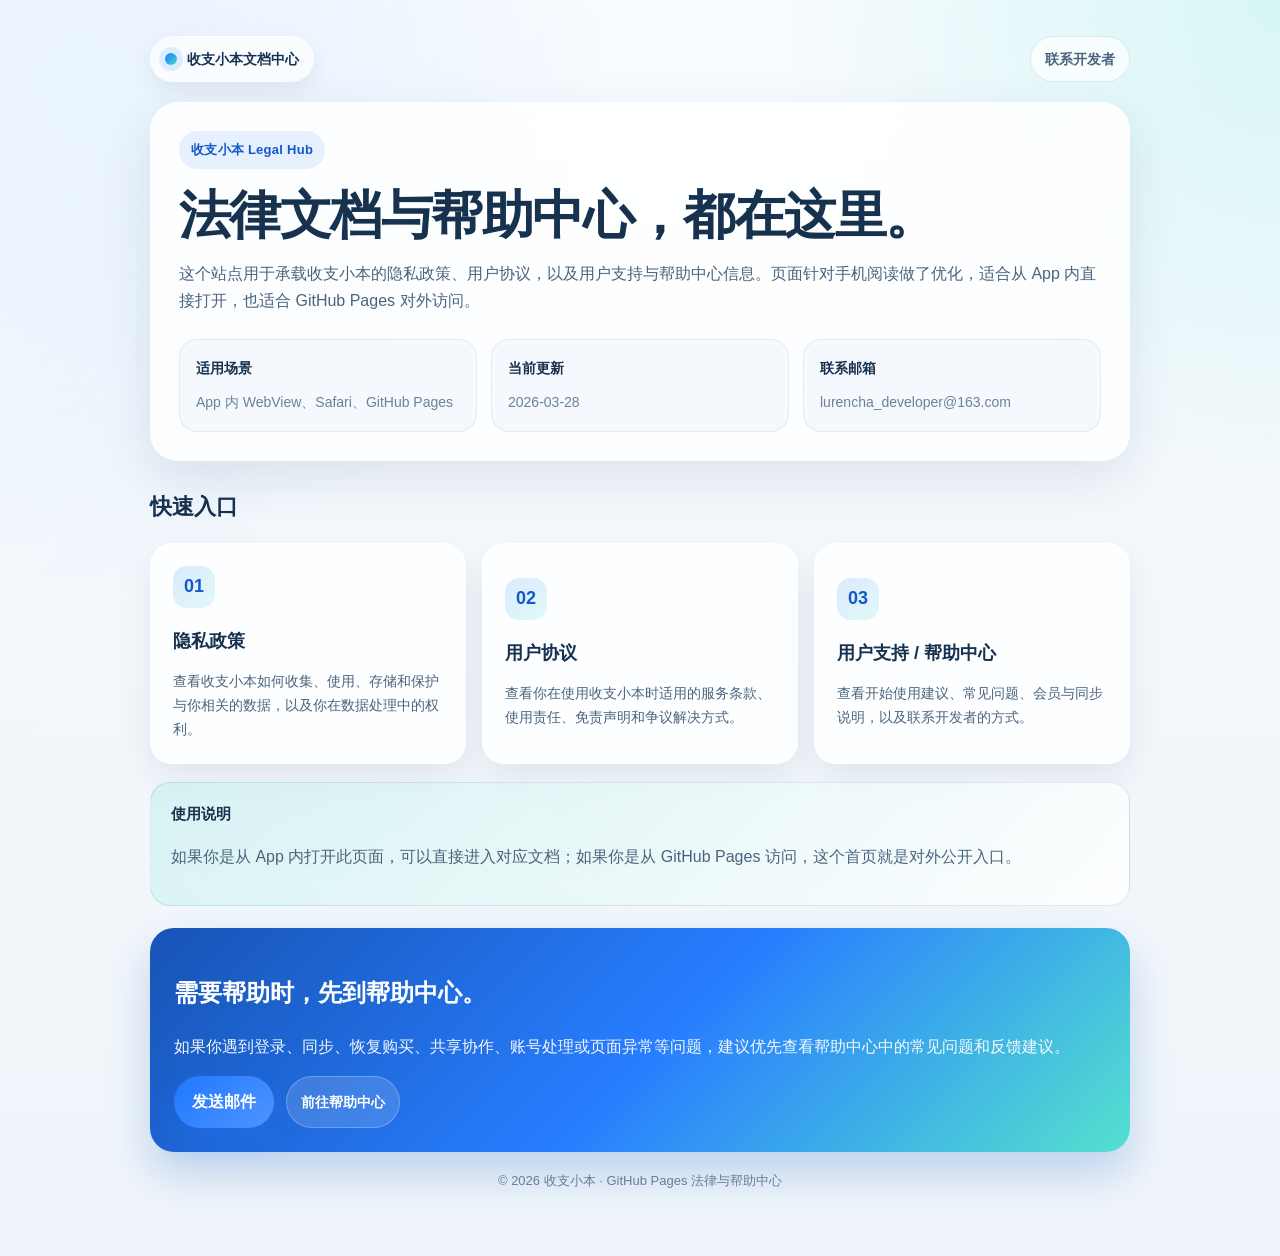
==== index.html @ a3492c06 "Add files via upload" ====
<!DOCTYPE html>
<html lang="zh-CN">
<head>
    <meta charset="UTF-8">
    <meta name="viewport" content="width=device-width, initial-scale=1.0">
    <title>收支小本 | 法律文档与帮助中心</title>
    <meta name="description" content="收支小本隐私政策、用户协议、用户支持与帮助中心入口。适用于 App 内打开与 GitHub Pages 外部访问。">
    <link rel="stylesheet" href="styles.css">
</head>
<body>
    <main class="site-shell">
        <div class="topbar">
            <a class="brand-mark" href="index.html"><span class="brand-dot"></span><span>收支小本文档中心</span></a>
            <a class="chip-link" href="mailto:lurencha_developer@163.com">联系开发者</a>
        </div>

        <section class="hero">
            <span class="hero-kicker">收支小本 Legal Hub</span>
            <h1>法律文档与帮助中心，都在这里。</h1>
            <p>这个站点用于承载收支小本的隐私政策、用户协议，以及用户支持与帮助中心信息。页面针对手机阅读做了优化，适合从 App 内直接打开，也适合 GitHub Pages 对外访问。</p>

            <div class="meta-grid">
                <div class="meta-item">
                    <strong>适用场景</strong>
                    <span>App 内 WebView、Safari、GitHub Pages</span>
                </div>
                <div class="meta-item">
                    <strong>当前更新</strong>
                    <span>2026-03-28</span>
                </div>
                <div class="meta-item">
                    <strong>联系邮箱</strong>
                    <span>lurencha_developer@163.com</span>
                </div>
            </div>
        </section>

        <h2 class="section-heading">快速入口</h2>
        <section class="card-grid" aria-label="法律与支持入口">
            <a class="card-link" href="privacy-policy.html">
                <span class="eyebrow">01</span>
                <strong>隐私政策</strong>
                <p>查看收支小本如何收集、使用、存储和保护与你相关的数据，以及你在数据处理中的权利。</p>
            </a>
            <a class="card-link" href="user-agreement.html">
                <span class="eyebrow">02</span>
                <strong>用户协议</strong>
                <p>查看你在使用收支小本时适用的服务条款、使用责任、免责声明和争议解决方式。</p>
            </a>
            <a class="card-link" href="support.html">
                <span class="eyebrow">03</span>
                <strong>用户支持 / 帮助中心</strong>
                <p>查看开始使用建议、常见问题、会员与同步说明，以及联系开发者的方式。</p>
            </a>
        </section>

        <section class="notice info">
            <strong>使用说明</strong>
            <p>如果你是从 App 内打开此页面，可以直接进入对应文档；如果你是从 GitHub Pages 访问，这个首页就是对外公开入口。</p>
        </section>

        <section class="footer-card">
            <h2>需要帮助时，先到帮助中心。</h2>
            <p>如果你遇到登录、同步、恢复购买、共享协作、账号处理或页面异常等问题，建议优先查看帮助中心中的常见问题和反馈建议。</p>
            <div class="link-row">
                <a class="email-link" href="mailto:lurencha_developer@163.com">发送邮件</a>
                <a class="chip-link" href="support.html">前往帮助中心</a>
            </div>
        </section>

        <div class="page-footer">© 2026 收支小本 · GitHub Pages 法律与帮助中心</div>
    </main>
</body>
</html>
---- styles.css ----
:root {
  --bg: #f3f7fb;
  --bg-accent: radial-gradient(circle at top left, rgba(86, 168, 255, 0.22), transparent 34%), radial-gradient(circle at top right, rgba(67, 222, 201, 0.18), transparent 28%), linear-gradient(180deg, #f8fbff 0%, #eef4f9 100%);
  --surface: rgba(255, 255, 255, 0.84);
  --surface-strong: #ffffff;
  --surface-muted: #f4f8fc;
  --border: rgba(32, 73, 126, 0.12);
  --text: #16324f;
  --text-secondary: #4b647d;
  --text-tertiary: #6c8299;
  --brand: #1f78ff;
  --brand-deep: #1459c8;
  --brand-soft: rgba(31, 120, 255, 0.1);
  --mint-soft: rgba(67, 222, 201, 0.14);
  --warning-soft: rgba(255, 183, 77, 0.16);
  --shadow: 0 18px 50px rgba(22, 50, 79, 0.1);
  --radius-xl: 28px;
  --radius-lg: 20px;
  --radius-md: 14px;
  --max-width: 980px;
  --font-sans: -apple-system, BlinkMacSystemFont, "SF Pro Display", "Segoe UI", "PingFang SC", "Hiragino Sans GB", "Microsoft YaHei", sans-serif;
}

* {
  box-sizing: border-box;
}

html {
  scroll-behavior: smooth;
}

body {
  margin: 0;
  min-height: 100vh;
  font-family: var(--font-sans);
  color: var(--text);
  background: var(--bg-accent);
  line-height: 1.72;
}

body::before {
  content: "";
  position: fixed;
  inset: 0;
  pointer-events: none;
  background: linear-gradient(135deg, rgba(255, 255, 255, 0.56), transparent 35%);
}

.site-shell {
  position: relative;
  width: min(calc(100% - 32px), var(--max-width));
  margin: 0 auto;
  padding: 24px 0 56px;
}

.topbar {
  display: flex;
  align-items: center;
  justify-content: space-between;
  gap: 12px;
  padding: 12px 0 20px;
}

.topbar-group {
  display: flex;
  flex-direction: column;
  gap: 14px;
  flex: 1;
}

.brand-mark,
.back-link,
.chip-link,
.primary-link,
.email-link,
.card-link,
.nav-link {
  min-height: 44px;
}

.brand-mark {
  display: inline-flex;
  align-items: center;
  gap: 10px;
  padding: 10px 14px;
  border-radius: 999px;
  background: rgba(255, 255, 255, 0.65);
  border: 1px solid rgba(255, 255, 255, 0.58);
  box-shadow: 0 8px 24px rgba(22, 50, 79, 0.08);
  backdrop-filter: blur(16px);
  text-decoration: none;
  color: var(--text);
  font-size: 14px;
  font-weight: 700;
}

.brand-dot {
  width: 12px;
  height: 12px;
  border-radius: 999px;
  background: linear-gradient(135deg, #1f78ff 0%, #43dec9 100%);
  box-shadow: 0 0 0 6px rgba(31, 120, 255, 0.12);
}

.back-link,
.chip-link,
.primary-link,
.email-link,
.secondary-link,
.card-link,
.nav-link {
  display: inline-flex;
  align-items: center;
  justify-content: center;
  gap: 8px;
  text-decoration: none;
  transition: transform 180ms ease, box-shadow 180ms ease, background 180ms ease, border-color 180ms ease;
}

.back-link,
.chip-link,
.secondary-link,
.nav-link {
  color: var(--text-secondary);
  border: 1px solid var(--border);
  background: rgba(255, 255, 255, 0.72);
}

.back-link,
.chip-link {
  border-radius: 999px;
  padding: 10px 14px;
  font-size: 14px;
  font-weight: 600;
}

.page-nav {
  display: flex;
  flex-wrap: wrap;
  gap: 10px;
}

.nav-link {
  border-radius: 999px;
  padding: 10px 14px;
  font-size: 14px;
  font-weight: 700;
}

.nav-link.is-active {
  color: #fff;
  border-color: transparent;
  background: linear-gradient(135deg, var(--brand) 0%, #4f95ff 100%);
  box-shadow: 0 12px 24px rgba(31, 120, 255, 0.22);
}

.primary-link,
.email-link {
  border-radius: 999px;
  padding: 12px 18px;
  background: linear-gradient(135deg, var(--brand) 0%, #4f95ff 100%);
  color: #fff;
  font-weight: 700;
  box-shadow: 0 14px 28px rgba(31, 120, 255, 0.24);
}

.primary-link:hover,
.email-link:hover,
.card-link:hover,
.chip-link:hover,
.back-link:hover,
.secondary-link:hover {
  transform: translateY(-1px);
}

.hero,
.document-panel,
.card-grid,
.link-cluster,
.notice,
.content-card,
.footer-card {
  backdrop-filter: blur(18px);
}

.hero {
  padding: 28px;
  border-radius: var(--radius-xl);
  background: linear-gradient(180deg, rgba(255, 255, 255, 0.88) 0%, rgba(255, 255, 255, 0.76) 100%);
  border: 1px solid rgba(255, 255, 255, 0.7);
  box-shadow: var(--shadow);
}

.hero-kicker {
  display: inline-flex;
  align-items: center;
  gap: 8px;
  padding: 8px 12px;
  border-radius: 999px;
  background: var(--brand-soft);
  color: var(--brand-deep);
  font-size: 13px;
  font-weight: 700;
  letter-spacing: 0.02em;
}

.hero h1,
.document-header h1 {
  margin: 18px 0 12px;
  font-size: clamp(30px, 5vw, 52px);
  line-height: 1.08;
  letter-spacing: -0.03em;
}

.hero p,
.document-header p,
.document-copy p,
.document-copy li,
.notice p,
.link-cluster p,
.footer-card p,
.meta-grid p {
  color: var(--text-secondary);
  font-size: 16px;
}

.meta-grid {
  display: grid;
  grid-template-columns: repeat(3, minmax(0, 1fr));
  gap: 14px;
  margin-top: 24px;
}

.meta-item {
  padding: 16px;
  border-radius: 18px;
  background: rgba(244, 248, 252, 0.9);
  border: 1px solid rgba(32, 73, 126, 0.08);
}

.meta-item strong {
  display: block;
  margin-bottom: 8px;
  font-size: 14px;
  color: var(--text);
}

.meta-item span {
  color: var(--text-tertiary);
  font-size: 14px;
}

.card-grid {
  display: grid;
  grid-template-columns: repeat(3, minmax(0, 1fr));
  gap: 16px;
  margin-top: 22px;
}

.card-link {
  align-items: flex-start;
  flex-direction: column;
  padding: 22px;
  border-radius: 22px;
  color: var(--text);
  background: rgba(255, 255, 255, 0.82);
  border: 1px solid rgba(255, 255, 255, 0.82);
  box-shadow: 0 16px 34px rgba(22, 50, 79, 0.08);
}

.card-link strong {
  font-size: 18px;
  line-height: 1.3;
}

.card-link p {
  margin: 8px 0 0;
  font-size: 14px;
  color: var(--text-secondary);
}

.card-link .eyebrow {
  display: inline-flex;
  align-items: center;
  justify-content: center;
  width: 42px;
  height: 42px;
  margin-bottom: 14px;
  border-radius: 14px;
  font-size: 18px;
  font-weight: 700;
  background: linear-gradient(135deg, rgba(31, 120, 255, 0.15) 0%, rgba(67, 222, 201, 0.16) 100%);
  color: var(--brand-deep);
}

.section-heading {
  margin: 32px 0 16px;
  font-size: 22px;
  line-height: 1.25;
}

.notice {
  margin-top: 18px;
  padding: 18px 20px;
  border-radius: 20px;
  border: 1px solid var(--border);
  background: rgba(255, 255, 255, 0.72);
}

.notice.warning {
  background: linear-gradient(135deg, var(--warning-soft) 0%, rgba(255, 255, 255, 0.86) 100%);
}

.notice.info {
  background: linear-gradient(135deg, var(--mint-soft) 0%, rgba(255, 255, 255, 0.86) 100%);
}

.notice strong {
  display: block;
  margin-bottom: 8px;
  font-size: 15px;
}

.document-panel {
  padding: 28px;
  border-radius: var(--radius-xl);
  background: linear-gradient(180deg, rgba(255, 255, 255, 0.9) 0%, rgba(255, 255, 255, 0.8) 100%);
  border: 1px solid rgba(255, 255, 255, 0.8);
  box-shadow: var(--shadow);
}

.document-header {
  display: flex;
  flex-direction: column;
  gap: 14px;
  padding-bottom: 20px;
  border-bottom: 1px solid rgba(32, 73, 126, 0.08);
}

.document-meta {
  display: flex;
  flex-wrap: wrap;
  gap: 10px;
}

.document-meta span {
  display: inline-flex;
  align-items: center;
  gap: 6px;
  padding: 8px 12px;
  border-radius: 999px;
  background: rgba(244, 248, 252, 0.92);
  color: var(--text-tertiary);
  font-size: 13px;
  font-weight: 600;
}

.document-copy h2 {
  margin: 34px 0 14px;
  font-size: 24px;
  line-height: 1.25;
}

.document-copy h3 {
  margin: 22px 0 10px;
  font-size: 18px;
  line-height: 1.35;
}

.document-copy p {
  margin: 0 0 14px;
}

.document-copy ul,
.document-copy ol {
  margin: 0 0 18px 1.2em;
  padding: 0;
}

.document-copy li {
  margin-bottom: 10px;
  padding-left: 4px;
}

.document-copy a,
.footer-card a,
.notice a,
.link-cluster a {
  color: var(--brand-deep);
  text-decoration: none;
  font-weight: 700;
}

.link-cluster {
  margin-top: 28px;
  padding: 20px;
  border-radius: 22px;
  background: rgba(244, 248, 252, 0.84);
  border: 1px solid rgba(32, 73, 126, 0.08);
}

.link-row {
  display: flex;
  flex-wrap: wrap;
  gap: 12px;
  margin-top: 14px;
}

.secondary-link {
  border-radius: 16px;
  padding: 12px 14px;
  font-size: 14px;
  font-weight: 700;
}

.footer-card {
  margin-top: 22px;
  padding: 24px;
  border-radius: 24px;
  background: linear-gradient(135deg, rgba(14, 77, 178, 0.96) 0%, rgba(31, 120, 255, 0.96) 52%, rgba(67, 222, 201, 0.9) 100%);
  box-shadow: 0 22px 40px rgba(20, 89, 200, 0.22);
}

.footer-card h2,
.footer-card h3,
.footer-card p,
.footer-card a,
.footer-card li {
  color: #fff;
}

.footer-card p,
.footer-card li {
  opacity: 0.95;
}

.footer-card .chip-link {
  color: #fff;
  border-color: rgba(255, 255, 255, 0.24);
  background: rgba(255, 255, 255, 0.14);
}

.divider-space {
  height: 20px;
}

.page-footer {
  padding: 18px 0 8px;
  color: var(--text-tertiary);
  font-size: 13px;
  text-align: center;
}

@media (max-width: 900px) {
  .card-grid,
  .meta-grid {
    grid-template-columns: 1fr;
  }
}

@media (max-width: 640px) {
  .site-shell {
    width: min(calc(100% - 20px), var(--max-width));
    padding: 16px 0 40px;
  }

  .topbar {
    align-items: stretch;
    padding-bottom: 16px;
  }

  .topbar-group {
    gap: 12px;
  }

  .page-nav {
    gap: 8px;
  }

  .nav-link {
    flex: 1 1 calc(50% - 8px);
    padding-inline: 12px;
  }

  .hero,
  .document-panel,
  .footer-card {
    padding: 20px;
    border-radius: 24px;
  }

  .hero h1,
  .document-header h1 {
    font-size: 32px;
  }

  .document-copy h2 {
    font-size: 22px;
  }

  .card-link,
  .link-cluster,
  .notice,
  .meta-item {
    padding: 18px;
  }
}

@media (prefers-reduced-motion: reduce) {
  html {
    scroll-behavior: auto;
  }

  *, *::before, *::after {
    animation: none !important;
    transition: none !important;
  }
}
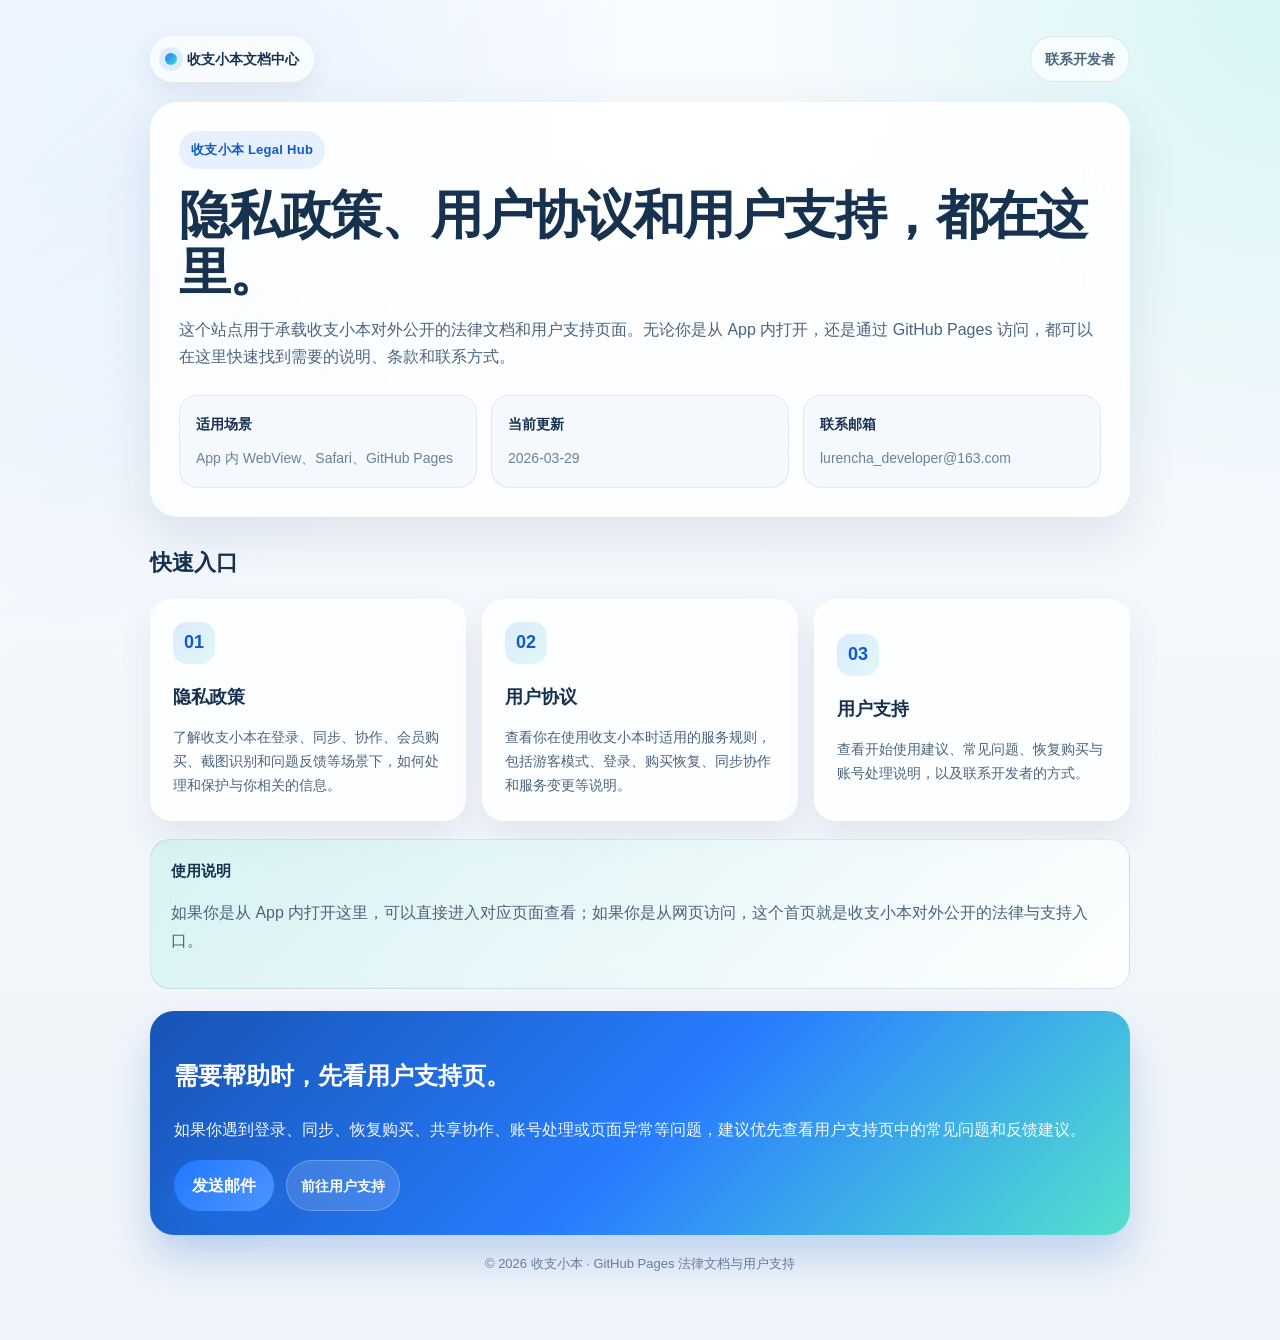
==== commit b4b8d541: "Add files via upload" ====
--- a/index.html
+++ b/index.html
@@ -3,8 +3,8 @@
 <head>
     <meta charset="UTF-8">
     <meta name="viewport" content="width=device-width, initial-scale=1.0">
-    <title>收支小本 | 法律文档与帮助中心</title>
-    <meta name="description" content="收支小本隐私政策、用户协议、用户支持与帮助中心入口。适用于 App 内打开与 GitHub Pages 外部访问。">
+    <title>收支小本 | 法律文档与用户支持</title>
+    <meta name="description" content="收支小本隐私政策、用户协议与用户支持入口。适用于 App 内打开与 GitHub Pages 外部访问。">
     <link rel="stylesheet" href="styles.css">
 </head>
 <body>
@@ -16,8 +16,8 @@
 
         <section class="hero">
             <span class="hero-kicker">收支小本 Legal Hub</span>
-            <h1>法律文档与帮助中心，都在这里。</h1>
-            <p>这个站点用于承载收支小本的隐私政策、用户协议，以及用户支持与帮助中心信息。页面针对手机阅读做了优化，适合从 App 内直接打开，也适合 GitHub Pages 对外访问。</p>
+            <h1>隐私政策、用户协议和用户支持，都在这里。</h1>
+            <p>这个站点用于承载收支小本对外公开的法律文档和用户支持页面。无论你是从 App 内打开，还是通过 GitHub Pages 访问，都可以在这里快速找到需要的说明、条款和联系方式。</p>
 
             <div class="meta-grid">
                 <div class="meta-item">
@@ -26,7 +26,7 @@
                 </div>
                 <div class="meta-item">
                     <strong>当前更新</strong>
-                    <span>2026-03-28</span>
+                    <span>2026-03-29</span>
                 </div>
                 <div class="meta-item">
                     <strong>联系邮箱</strong>
@@ -40,35 +40,35 @@
             <a class="card-link" href="privacy-policy.html">
                 <span class="eyebrow">01</span>
                 <strong>隐私政策</strong>
-                <p>查看收支小本如何收集、使用、存储和保护与你相关的数据，以及你在数据处理中的权利。</p>
+                <p>了解收支小本在登录、同步、协作、会员购买、截图识别和问题反馈等场景下，如何处理和保护与你相关的信息。</p>
             </a>
             <a class="card-link" href="user-agreement.html">
                 <span class="eyebrow">02</span>
                 <strong>用户协议</strong>
-                <p>查看你在使用收支小本时适用的服务条款、使用责任、免责声明和争议解决方式。</p>
+                <p>查看你在使用收支小本时适用的服务规则，包括游客模式、登录、购买恢复、同步协作和服务变更等说明。</p>
             </a>
             <a class="card-link" href="support.html">
                 <span class="eyebrow">03</span>
-                <strong>用户支持 / 帮助中心</strong>
-                <p>查看开始使用建议、常见问题、会员与同步说明，以及联系开发者的方式。</p>
+                <strong>用户支持</strong>
+                <p>查看开始使用建议、常见问题、恢复购买与账号处理说明，以及联系开发者的方式。</p>
             </a>
         </section>
 
         <section class="notice info">
             <strong>使用说明</strong>
-            <p>如果你是从 App 内打开此页面，可以直接进入对应文档；如果你是从 GitHub Pages 访问，这个首页就是对外公开入口。</p>
+            <p>如果你是从 App 内打开这里，可以直接进入对应页面查看；如果你是从网页访问，这个首页就是收支小本对外公开的法律与支持入口。</p>
         </section>
 
         <section class="footer-card">
-            <h2>需要帮助时，先到帮助中心。</h2>
-            <p>如果你遇到登录、同步、恢复购买、共享协作、账号处理或页面异常等问题，建议优先查看帮助中心中的常见问题和反馈建议。</p>
+            <h2>需要帮助时，先看用户支持页。</h2>
+            <p>如果你遇到登录、同步、恢复购买、共享协作、账号处理或页面异常等问题，建议优先查看用户支持页中的常见问题和反馈建议。</p>
             <div class="link-row">
                 <a class="email-link" href="mailto:lurencha_developer@163.com">发送邮件</a>
-                <a class="chip-link" href="support.html">前往帮助中心</a>
+                <a class="chip-link" href="support.html">前往用户支持</a>
             </div>
         </section>
 
-        <div class="page-footer">© 2026 收支小本 · GitHub Pages 法律与帮助中心</div>
+        <div class="page-footer">© 2026 收支小本 · GitHub Pages 法律文档与用户支持</div>
     </main>
 </body>
 </html>
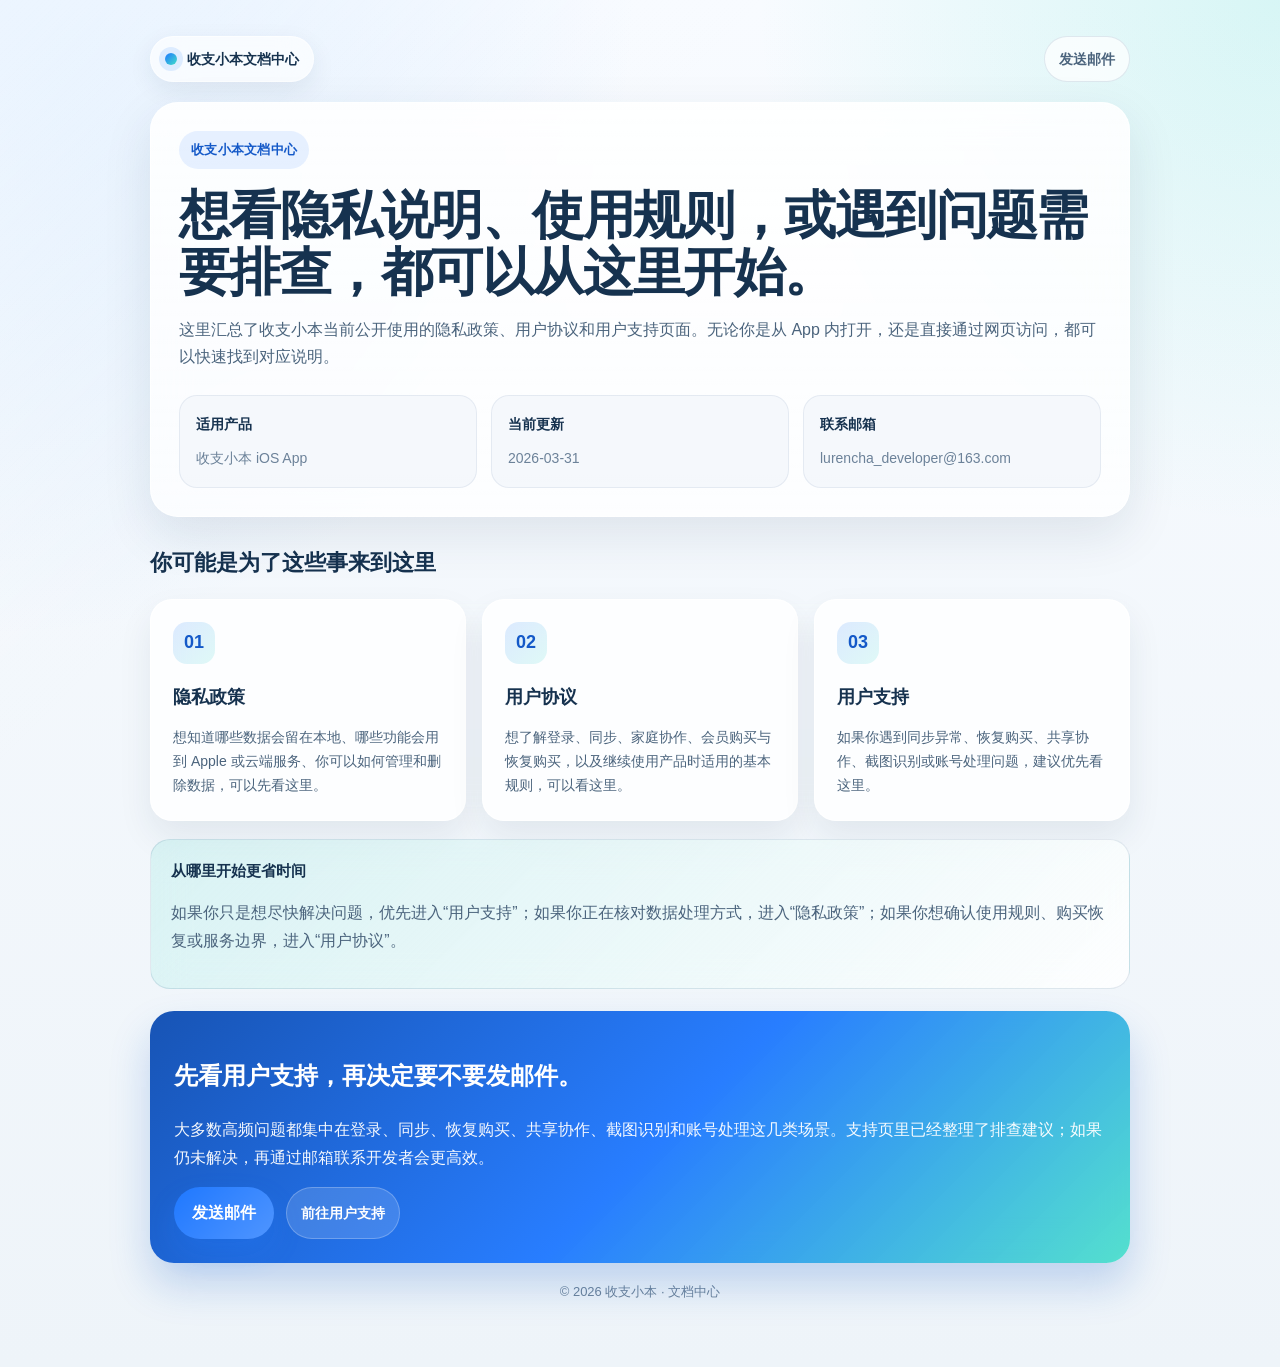
==== commit 1de4e396: "Add files via upload 更新了内容" ====
--- a/index.html
+++ b/index.html
@@ -3,30 +3,30 @@
 <head>
     <meta charset="UTF-8">
     <meta name="viewport" content="width=device-width, initial-scale=1.0">
-    <title>收支小本 | 法律文档与用户支持</title>
-    <meta name="description" content="收支小本隐私政策、用户协议与用户支持入口。适用于 App 内打开与 GitHub Pages 外部访问。">
+    <title>收支小本 | 文档中心</title>
+    <meta name="description" content="收支小本公开文档中心，包含隐私政策、用户协议和用户支持页面，适用于 App 内打开与网页访问。">
     <link rel="stylesheet" href="styles.css">
 </head>
 <body>
     <main class="site-shell">
         <div class="topbar">
             <a class="brand-mark" href="index.html"><span class="brand-dot"></span><span>收支小本文档中心</span></a>
-            <a class="chip-link" href="mailto:lurencha_developer@163.com">联系开发者</a>
+            <a class="chip-link" href="mailto:lurencha_developer@163.com">发送邮件</a>
         </div>
 
         <section class="hero">
-            <span class="hero-kicker">收支小本 Legal Hub</span>
-            <h1>隐私政策、用户协议和用户支持，都在这里。</h1>
-            <p>这个站点用于承载收支小本对外公开的法律文档和用户支持页面。无论你是从 App 内打开，还是通过 GitHub Pages 访问，都可以在这里快速找到需要的说明、条款和联系方式。</p>
+            <span class="hero-kicker">收支小本文档中心</span>
+            <h1>想看隐私说明、使用规则，或遇到问题需要排查，都可以从这里开始。</h1>
+            <p>这里汇总了收支小本当前公开使用的隐私政策、用户协议和用户支持页面。无论你是从 App 内打开，还是直接通过网页访问，都可以快速找到对应说明。</p>
 
             <div class="meta-grid">
                 <div class="meta-item">
-                    <strong>适用场景</strong>
-                    <span>App 内 WebView、Safari、GitHub Pages</span>
+                    <strong>适用产品</strong>
+                    <span>收支小本 iOS App</span>
                 </div>
                 <div class="meta-item">
                     <strong>当前更新</strong>
-                    <span>2026-03-29</span>
+                    <span>2026-03-31</span>
                 </div>
                 <div class="meta-item">
                     <strong>联系邮箱</strong>
@@ -35,40 +35,40 @@
             </div>
         </section>
 
-        <h2 class="section-heading">快速入口</h2>
+        <h2 class="section-heading">你可能是为了这些事来到这里</h2>
         <section class="card-grid" aria-label="法律与支持入口">
             <a class="card-link" href="privacy-policy.html">
                 <span class="eyebrow">01</span>
                 <strong>隐私政策</strong>
-                <p>了解收支小本在登录、同步、协作、会员购买、截图识别和问题反馈等场景下，如何处理和保护与你相关的信息。</p>
+                <p>想知道哪些数据会留在本地、哪些功能会用到 Apple 或云端服务、你可以如何管理和删除数据，可以先看这里。</p>
             </a>
             <a class="card-link" href="user-agreement.html">
                 <span class="eyebrow">02</span>
                 <strong>用户协议</strong>
-                <p>查看你在使用收支小本时适用的服务规则，包括游客模式、登录、购买恢复、同步协作和服务变更等说明。</p>
+                <p>想了解登录、同步、家庭协作、会员购买与恢复购买，以及继续使用产品时适用的基本规则，可以看这里。</p>
             </a>
             <a class="card-link" href="support.html">
                 <span class="eyebrow">03</span>
                 <strong>用户支持</strong>
-                <p>查看开始使用建议、常见问题、恢复购买与账号处理说明，以及联系开发者的方式。</p>
+                <p>如果你遇到同步异常、恢复购买、共享协作、截图识别或账号处理问题，建议优先看这里。</p>
             </a>
         </section>
 
         <section class="notice info">
-            <strong>使用说明</strong>
-            <p>如果你是从 App 内打开这里，可以直接进入对应页面查看；如果你是从网页访问，这个首页就是收支小本对外公开的法律与支持入口。</p>
+            <strong>从哪里开始更省时间</strong>
+            <p>如果你只是想尽快解决问题，优先进入“用户支持”；如果你正在核对数据处理方式，进入“隐私政策”；如果你想确认使用规则、购买恢复或服务边界，进入“用户协议”。</p>
         </section>
 
         <section class="footer-card">
-            <h2>需要帮助时，先看用户支持页。</h2>
-            <p>如果你遇到登录、同步、恢复购买、共享协作、账号处理或页面异常等问题，建议优先查看用户支持页中的常见问题和反馈建议。</p>
+            <h2>先看用户支持，再决定要不要发邮件。</h2>
+            <p>大多数高频问题都集中在登录、同步、恢复购买、共享协作、截图识别和账号处理这几类场景。支持页里已经整理了排查建议；如果仍未解决，再通过邮箱联系开发者会更高效。</p>
             <div class="link-row">
                 <a class="email-link" href="mailto:lurencha_developer@163.com">发送邮件</a>
                 <a class="chip-link" href="support.html">前往用户支持</a>
             </div>
         </section>
 
-        <div class="page-footer">© 2026 收支小本 · GitHub Pages 法律文档与用户支持</div>
+        <div class="page-footer">© 2026 收支小本 · 文档中心</div>
     </main>
 </body>
 </html>
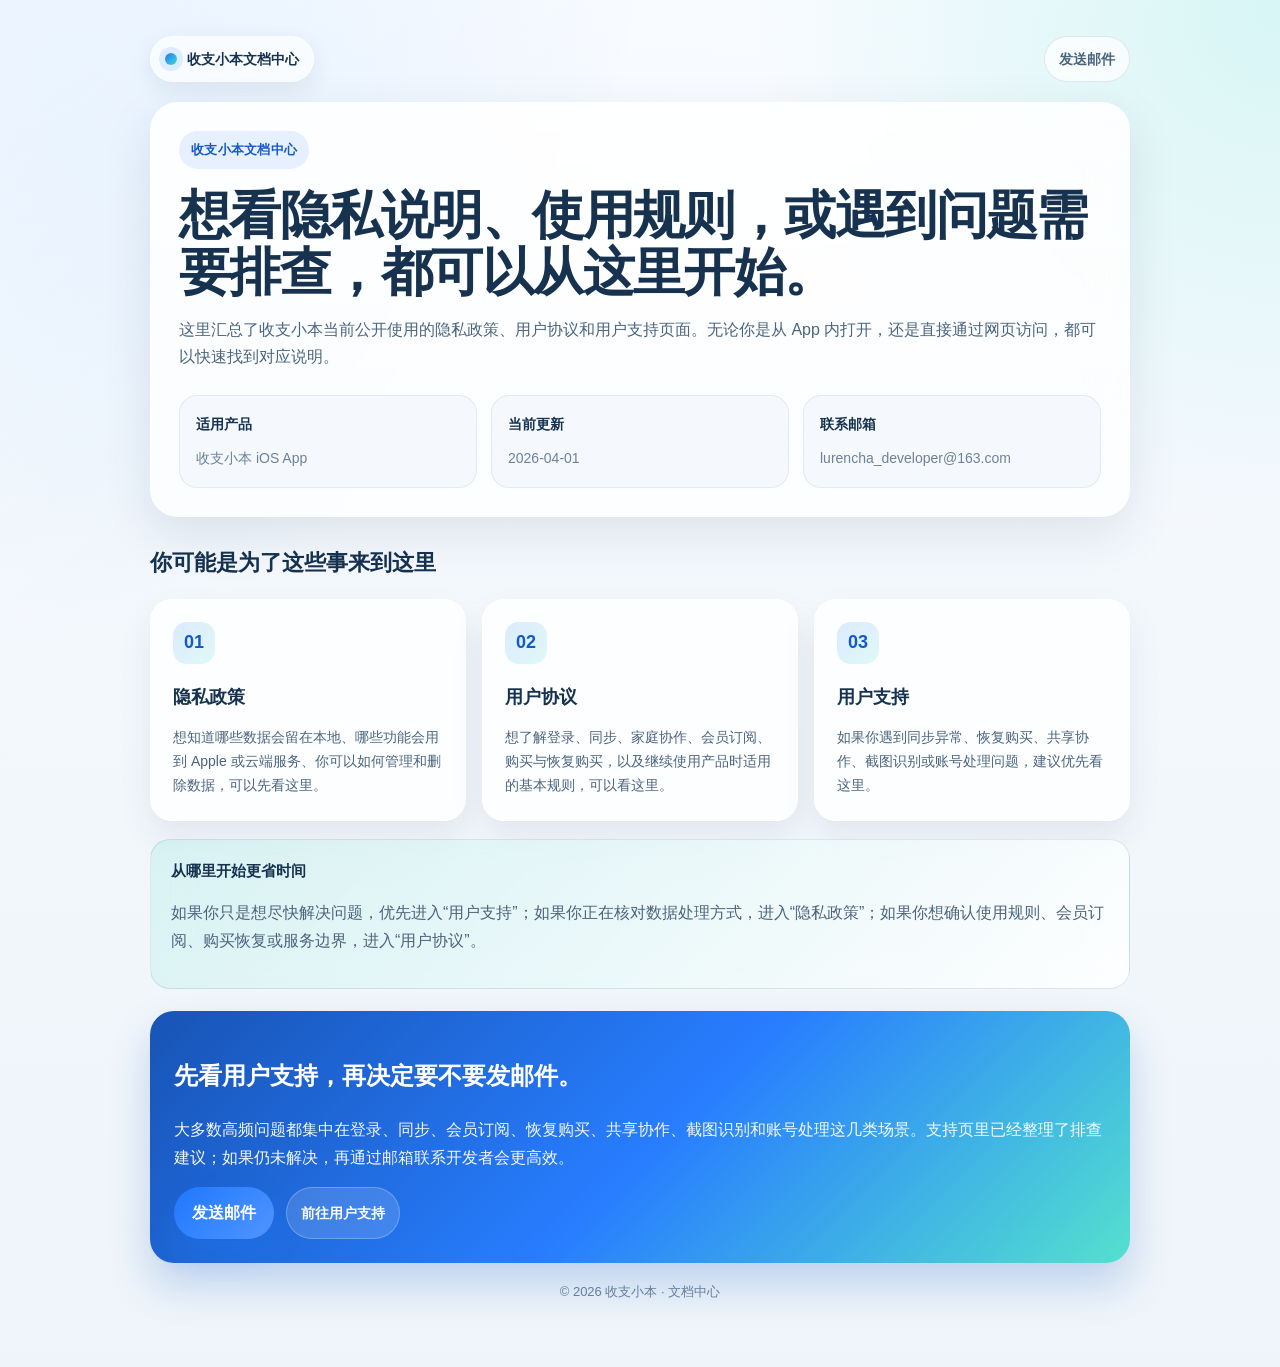
==== commit c7faa108: "Add files via upload 这次主要更新了：  用户协议里补充“月度会员、年度会员属于自动续费订阅” 用户支持里明确“可在 Apple 账户订阅管理中取消或管理订阅” 文档首页把" ====
--- a/index.html
+++ b/index.html
@@ -26,7 +26,7 @@
                 </div>
                 <div class="meta-item">
                     <strong>当前更新</strong>
-                    <span>2026-03-31</span>
+                    <span>2026-04-01</span>
                 </div>
                 <div class="meta-item">
                     <strong>联系邮箱</strong>
@@ -45,7 +45,7 @@
             <a class="card-link" href="user-agreement.html">
                 <span class="eyebrow">02</span>
                 <strong>用户协议</strong>
-                <p>想了解登录、同步、家庭协作、会员购买与恢复购买，以及继续使用产品时适用的基本规则，可以看这里。</p>
+                <p>想了解登录、同步、家庭协作、会员订阅、购买与恢复购买，以及继续使用产品时适用的基本规则，可以看这里。</p>
             </a>
             <a class="card-link" href="support.html">
                 <span class="eyebrow">03</span>
@@ -56,12 +56,12 @@
 
         <section class="notice info">
             <strong>从哪里开始更省时间</strong>
-            <p>如果你只是想尽快解决问题，优先进入“用户支持”；如果你正在核对数据处理方式，进入“隐私政策”；如果你想确认使用规则、购买恢复或服务边界，进入“用户协议”。</p>
+            <p>如果你只是想尽快解决问题，优先进入“用户支持”；如果你正在核对数据处理方式，进入“隐私政策”；如果你想确认使用规则、会员订阅、购买恢复或服务边界，进入“用户协议”。</p>
         </section>
 
         <section class="footer-card">
             <h2>先看用户支持，再决定要不要发邮件。</h2>
-            <p>大多数高频问题都集中在登录、同步、恢复购买、共享协作、截图识别和账号处理这几类场景。支持页里已经整理了排查建议；如果仍未解决，再通过邮箱联系开发者会更高效。</p>
+            <p>大多数高频问题都集中在登录、同步、会员订阅、恢复购买、共享协作、截图识别和账号处理这几类场景。支持页里已经整理了排查建议；如果仍未解决，再通过邮箱联系开发者会更高效。</p>
             <div class="link-row">
                 <a class="email-link" href="mailto:lurencha_developer@163.com">发送邮件</a>
                 <a class="chip-link" href="support.html">前往用户支持</a>
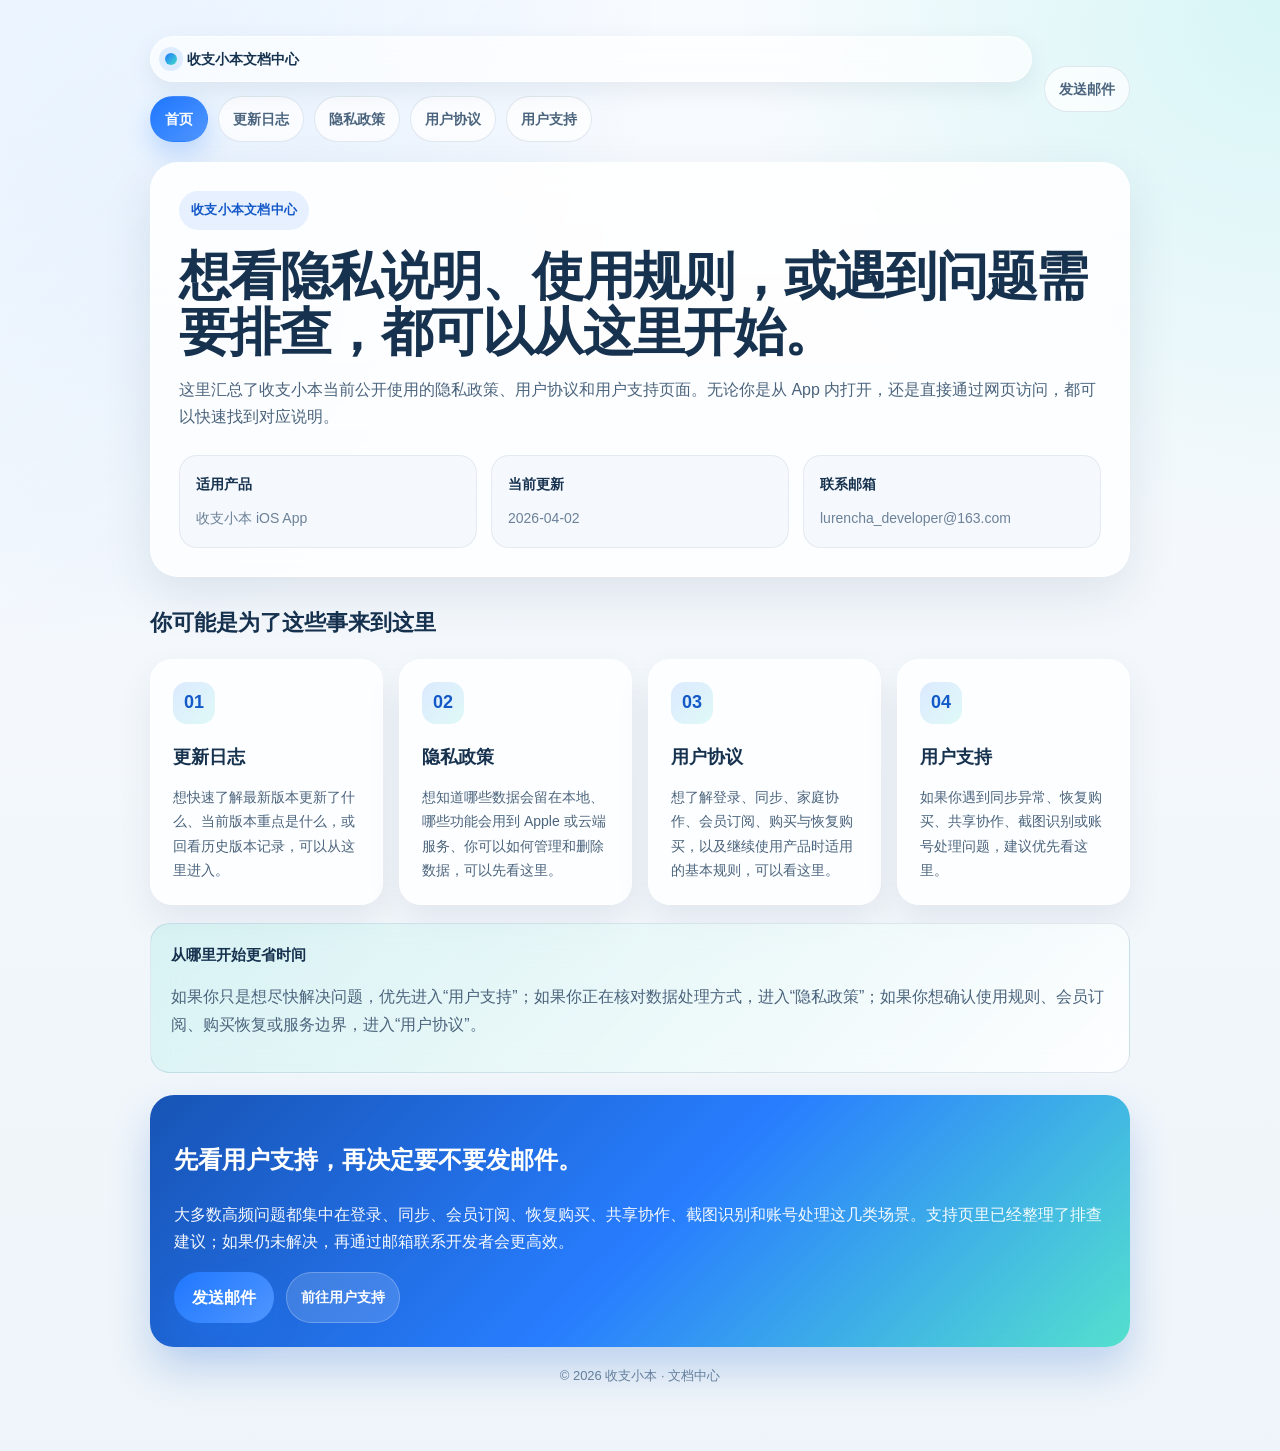
==== commit b2f25f6f: "Add files via upload 增加了对更新日志的支持" ====
--- a/index.html
+++ b/index.html
@@ -4,13 +4,22 @@
     <meta charset="UTF-8">
     <meta name="viewport" content="width=device-width, initial-scale=1.0">
     <title>收支小本 | 文档中心</title>
-    <meta name="description" content="收支小本公开文档中心，包含隐私政策、用户协议和用户支持页面，适用于 App 内打开与网页访问。">
+    <meta name="description" content="收支小本公开文档中心，包含更新日志、隐私政策、用户协议和用户支持页面，适用于 App 内打开与网页访问。">
     <link rel="stylesheet" href="styles.css">
 </head>
 <body>
     <main class="site-shell">
         <div class="topbar">
-            <a class="brand-mark" href="index.html"><span class="brand-dot"></span><span>收支小本文档中心</span></a>
+            <div class="topbar-group">
+                <a class="brand-mark" href="index.html"><span class="brand-dot"></span><span>收支小本文档中心</span></a>
+                <nav class="page-nav" aria-label="页面导航">
+                    <a class="nav-link is-active" href="index.html" aria-current="page">首页</a>
+                    <a class="nav-link" href="changelog.html">更新日志</a>
+                    <a class="nav-link" href="privacy-policy.html">隐私政策</a>
+                    <a class="nav-link" href="user-agreement.html">用户协议</a>
+                    <a class="nav-link" href="support.html">用户支持</a>
+                </nav>
+            </div>
             <a class="chip-link" href="mailto:lurencha_developer@163.com">发送邮件</a>
         </div>
 
@@ -26,7 +35,7 @@
                 </div>
                 <div class="meta-item">
                     <strong>当前更新</strong>
-                    <span>2026-04-01</span>
+                    <span>2026-04-02</span>
                 </div>
                 <div class="meta-item">
                     <strong>联系邮箱</strong>
@@ -37,18 +46,23 @@
 
         <h2 class="section-heading">你可能是为了这些事来到这里</h2>
         <section class="card-grid" aria-label="法律与支持入口">
+            <a class="card-link" href="changelog.html">
+                <span class="eyebrow">01</span>
+                <strong>更新日志</strong>
+                <p>想快速了解最新版本更新了什么、当前版本重点是什么，或回看历史版本记录，可以从这里进入。</p>
+            </a>
             <a class="card-link" href="privacy-policy.html">
-                <span class="eyebrow">01</span>
+                <span class="eyebrow">02</span>
                 <strong>隐私政策</strong>
                 <p>想知道哪些数据会留在本地、哪些功能会用到 Apple 或云端服务、你可以如何管理和删除数据，可以先看这里。</p>
             </a>
             <a class="card-link" href="user-agreement.html">
-                <span class="eyebrow">02</span>
+                <span class="eyebrow">03</span>
                 <strong>用户协议</strong>
                 <p>想了解登录、同步、家庭协作、会员订阅、购买与恢复购买，以及继续使用产品时适用的基本规则，可以看这里。</p>
             </a>
             <a class="card-link" href="support.html">
-                <span class="eyebrow">03</span>
+                <span class="eyebrow">04</span>
                 <strong>用户支持</strong>
                 <p>如果你遇到同步异常、恢复购买、共享协作、截图识别或账号处理问题，建议优先看这里。</p>
             </a>
--- a/styles.css
+++ b/styles.css
@@ -252,7 +252,7 @@
 
 .card-grid {
   display: grid;
-  grid-template-columns: repeat(3, minmax(0, 1fr));
+  grid-template-columns: repeat(auto-fit, minmax(220px, 1fr));
   gap: 16px;
   margin-top: 22px;
 }
@@ -440,6 +440,215 @@
   background: rgba(255, 255, 255, 0.14);
 }
 
+.release-hero {
+  margin-bottom: 8px;
+}
+
+.release-highlight-grid {
+  display: grid;
+  grid-template-columns: repeat(2, minmax(0, 1fr));
+  gap: 14px;
+  margin-top: 24px;
+}
+
+.release-highlight-card,
+.release-card {
+  border-radius: 24px;
+  background: rgba(255, 255, 255, 0.82);
+  border: 1px solid rgba(255, 255, 255, 0.82);
+  box-shadow: 0 16px 34px rgba(22, 50, 79, 0.08);
+}
+
+.release-highlight-card {
+  padding: 20px;
+}
+
+.release-pill,
+.release-badge,
+.release-date,
+.release-details summary {
+  font-weight: 700;
+}
+
+.release-pill {
+  display: inline-flex;
+  align-items: center;
+  justify-content: center;
+  min-width: 42px;
+  height: 34px;
+  padding: 0 12px;
+  border-radius: 999px;
+  background: linear-gradient(135deg, rgba(31, 120, 255, 0.15) 0%, rgba(67, 222, 201, 0.16) 100%);
+  color: var(--brand-deep);
+  font-size: 13px;
+}
+
+.release-highlight-card strong,
+.release-summary-item strong {
+  display: block;
+  color: var(--text);
+}
+
+.release-highlight-card strong {
+  margin-top: 14px;
+  font-size: 18px;
+}
+
+.release-highlight-card p,
+.release-summary-item p,
+.release-card-header p,
+.release-detail-block li {
+  color: var(--text-secondary);
+}
+
+.release-highlight-card p {
+  margin: 8px 0 0;
+  font-size: 14px;
+}
+
+.release-list {
+  display: flex;
+  flex-direction: column;
+  gap: 18px;
+  margin-top: 22px;
+}
+
+.release-card {
+  padding: 24px;
+}
+
+.release-card.is-current {
+  border-color: rgba(31, 120, 255, 0.18);
+  box-shadow: 0 20px 40px rgba(31, 120, 255, 0.12);
+}
+
+.release-card-header {
+  display: flex;
+  align-items: flex-start;
+  justify-content: space-between;
+  gap: 16px;
+}
+
+.release-card-header h2 {
+  margin: 12px 0 6px;
+  font-size: 30px;
+  line-height: 1.1;
+}
+
+.release-card-header p {
+  margin: 0;
+  font-size: 16px;
+}
+
+.release-badge,
+.release-date {
+  display: inline-flex;
+  align-items: center;
+  gap: 6px;
+  padding: 8px 12px;
+  border-radius: 999px;
+  font-size: 13px;
+}
+
+.release-badge {
+  color: var(--brand-deep);
+  background: var(--brand-soft);
+}
+
+.release-badge.muted {
+  color: var(--text-secondary);
+  background: rgba(244, 248, 252, 0.92);
+}
+
+.release-date {
+  color: var(--text-tertiary);
+  background: rgba(244, 248, 252, 0.92);
+  white-space: nowrap;
+}
+
+.release-summary-grid {
+  display: grid;
+  grid-template-columns: repeat(2, minmax(0, 1fr));
+  gap: 14px;
+  margin-top: 22px;
+}
+
+.release-summary-item {
+  padding: 16px 18px;
+  border-radius: 18px;
+  background: rgba(244, 248, 252, 0.9);
+  border: 1px solid rgba(32, 73, 126, 0.08);
+}
+
+.release-summary-item strong {
+  margin-bottom: 8px;
+  font-size: 15px;
+}
+
+.release-summary-item p {
+  margin: 0;
+  font-size: 14px;
+}
+
+.release-details {
+  margin-top: 18px;
+  border-top: 1px solid rgba(32, 73, 126, 0.08);
+  padding-top: 18px;
+}
+
+.release-details summary {
+  display: inline-flex;
+  align-items: center;
+  gap: 8px;
+  cursor: pointer;
+  list-style: none;
+  color: var(--brand-deep);
+  font-size: 15px;
+}
+
+.release-details summary::-webkit-details-marker {
+  display: none;
+}
+
+.release-details summary::after {
+  content: "▾";
+  font-size: 14px;
+  transition: transform 180ms ease;
+}
+
+.release-details[open] summary::after {
+  transform: rotate(180deg);
+}
+
+.release-detail-sections {
+  display: grid;
+  grid-template-columns: repeat(2, minmax(0, 1fr));
+  gap: 16px;
+  margin-top: 18px;
+}
+
+.release-detail-block {
+  padding: 18px;
+  border-radius: 20px;
+  background: rgba(244, 248, 252, 0.84);
+  border: 1px solid rgba(32, 73, 126, 0.08);
+}
+
+.release-detail-block h3 {
+  margin: 0 0 10px;
+  font-size: 17px;
+}
+
+.release-detail-block ul {
+  margin: 0 0 0 1.2em;
+  padding: 0;
+}
+
+.release-detail-block li {
+  margin-bottom: 10px;
+  font-size: 14px;
+}
+
 .divider-space {
   height: 20px;
 }
@@ -453,7 +662,10 @@
 
 @media (max-width: 900px) {
   .card-grid,
-  .meta-grid {
+  .meta-grid,
+  .release-highlight-grid,
+  .release-summary-grid,
+  .release-detail-sections {
     grid-template-columns: 1fr;
   }
 }
@@ -501,8 +713,20 @@
   .card-link,
   .link-cluster,
   .notice,
-  .meta-item {
+  .meta-item,
+  .release-highlight-card,
+  .release-card,
+  .release-summary-item,
+  .release-detail-block {
     padding: 18px;
+  }
+
+  .release-card-header {
+    flex-direction: column;
+  }
+
+  .release-card-header h2 {
+    font-size: 26px;
   }
 }
 
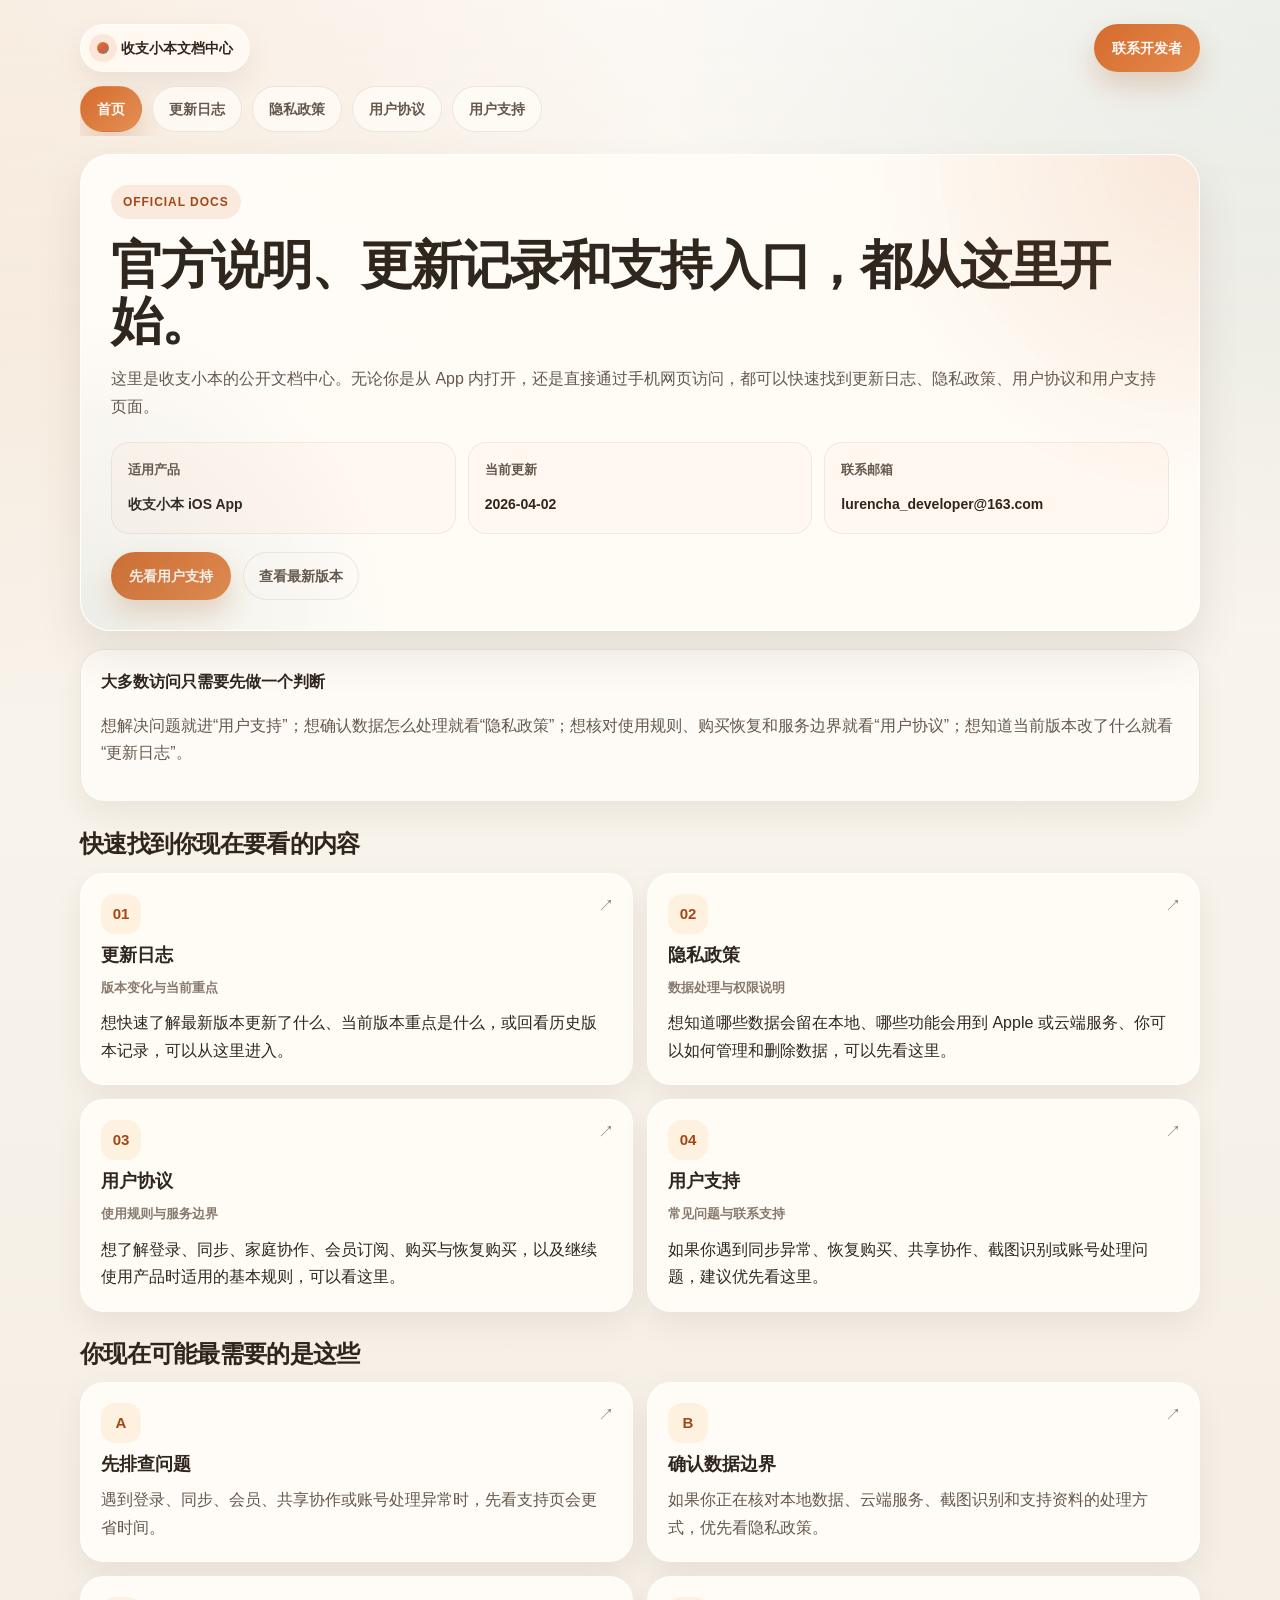
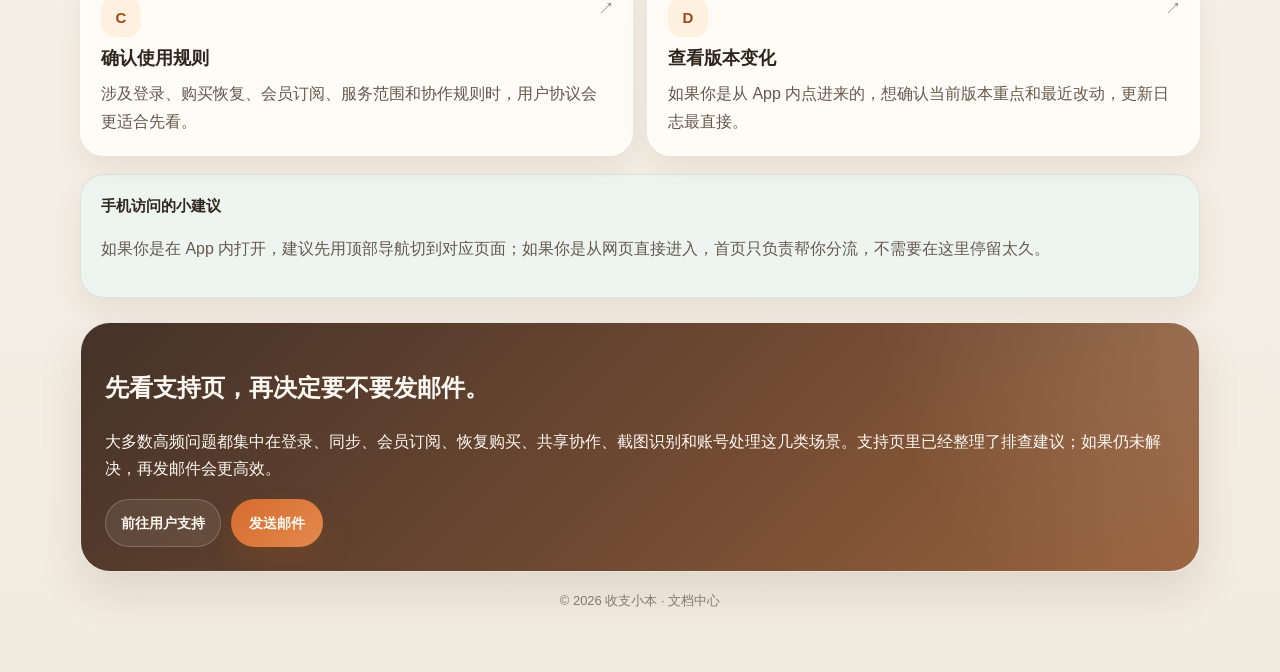
==== commit c0f04ce0: "Add files via upload 更新视觉方案" ====
--- a/index.html
+++ b/index.html
@@ -20,13 +20,15 @@
                     <a class="nav-link" href="support.html">用户支持</a>
                 </nav>
             </div>
-            <a class="chip-link" href="mailto:lurencha_developer@163.com">发送邮件</a>
+            <div class="topbar-actions">
+                <a class="email-link" href="mailto:lurencha_developer@163.com">联系开发者</a>
+            </div>
         </div>
 
         <section class="hero">
-            <span class="hero-kicker">收支小本文档中心</span>
-            <h1>想看隐私说明、使用规则，或遇到问题需要排查，都可以从这里开始。</h1>
-            <p>这里汇总了收支小本当前公开使用的隐私政策、用户协议和用户支持页面。无论你是从 App 内打开，还是直接通过网页访问，都可以快速找到对应说明。</p>
+            <span class="hero-kicker">Official Docs</span>
+            <h1>官方说明、更新记录和支持入口，都从这里开始。</h1>
+            <p>这里是收支小本的公开文档中心。无论你是从 App 内打开，还是直接通过手机网页访问，都可以快速找到更新日志、隐私政策、用户协议和用户支持页面。</p>
 
             <div class="meta-grid">
                 <div class="meta-item">
@@ -42,43 +44,81 @@
                     <span>lurencha_developer@163.com</span>
                 </div>
             </div>
+
+            <div class="hero-actions">
+                <a class="primary-link" href="support.html">先看用户支持</a>
+                <a class="chip-link" href="changelog.html">查看最新版本</a>
+            </div>
         </section>
 
-        <h2 class="section-heading">你可能是为了这些事来到这里</h2>
+        <section class="page-intro">
+            <strong>大多数访问只需要先做一个判断</strong>
+            <p>想解决问题就进“用户支持”；想确认数据怎么处理就看“隐私政策”；想核对使用规则、购买恢复和服务边界就看“用户协议”；想知道当前版本改了什么就看“更新日志”。</p>
+        </section>
+
+        <h2 class="section-heading">快速找到你现在要看的内容</h2>
         <section class="card-grid" aria-label="法律与支持入口">
             <a class="card-link" href="changelog.html">
                 <span class="eyebrow">01</span>
                 <strong>更新日志</strong>
+                <span class="entry-card-meta">版本变化与当前重点</span>
                 <p>想快速了解最新版本更新了什么、当前版本重点是什么，或回看历史版本记录，可以从这里进入。</p>
             </a>
             <a class="card-link" href="privacy-policy.html">
                 <span class="eyebrow">02</span>
                 <strong>隐私政策</strong>
+                <span class="entry-card-meta">数据处理与权限说明</span>
                 <p>想知道哪些数据会留在本地、哪些功能会用到 Apple 或云端服务、你可以如何管理和删除数据，可以先看这里。</p>
             </a>
             <a class="card-link" href="user-agreement.html">
                 <span class="eyebrow">03</span>
                 <strong>用户协议</strong>
+                <span class="entry-card-meta">使用规则与服务边界</span>
                 <p>想了解登录、同步、家庭协作、会员订阅、购买与恢复购买，以及继续使用产品时适用的基本规则，可以看这里。</p>
             </a>
             <a class="card-link" href="support.html">
                 <span class="eyebrow">04</span>
                 <strong>用户支持</strong>
+                <span class="entry-card-meta">常见问题与联系支持</span>
                 <p>如果你遇到同步异常、恢复购买、共享协作、截图识别或账号处理问题，建议优先看这里。</p>
             </a>
         </section>
 
+        <h2 class="section-heading">你现在可能最需要的是这些</h2>
+        <section class="quick-grid" aria-label="快速建议">
+            <a class="entry-card" href="support.html">
+                <span class="eyebrow">A</span>
+                <strong>先排查问题</strong>
+                <p>遇到登录、同步、会员、共享协作或账号处理异常时，先看支持页会更省时间。</p>
+            </a>
+            <a class="entry-card" href="privacy-policy.html">
+                <span class="eyebrow">B</span>
+                <strong>确认数据边界</strong>
+                <p>如果你正在核对本地数据、云端服务、截图识别和支持资料的处理方式，优先看隐私政策。</p>
+            </a>
+            <a class="entry-card" href="user-agreement.html">
+                <span class="eyebrow">C</span>
+                <strong>确认使用规则</strong>
+                <p>涉及登录、购买恢复、会员订阅、服务范围和协作规则时，用户协议会更适合先看。</p>
+            </a>
+            <a class="entry-card" href="changelog.html">
+                <span class="eyebrow">D</span>
+                <strong>查看版本变化</strong>
+                <p>如果你是从 App 内点进来的，想确认当前版本重点和最近改动，更新日志最直接。</p>
+            </a>
+        </section>
+
         <section class="notice info">
-            <strong>从哪里开始更省时间</strong>
-            <p>如果你只是想尽快解决问题，优先进入“用户支持”；如果你正在核对数据处理方式，进入“隐私政策”；如果你想确认使用规则、会员订阅、购买恢复或服务边界，进入“用户协议”。</p>
+            <strong>手机访问的小建议</strong>
+            <p>如果你是在 App 内打开，建议先用顶部导航切到对应页面；如果你是从网页直接进入，首页只负责帮你分流，不需要在这里停留太久。</p>
         </section>
 
         <section class="footer-card">
-            <h2>先看用户支持，再决定要不要发邮件。</h2>
-            <p>大多数高频问题都集中在登录、同步、会员订阅、恢复购买、共享协作、截图识别和账号处理这几类场景。支持页里已经整理了排查建议；如果仍未解决，再通过邮箱联系开发者会更高效。</p>
+            <h2>先看支持页，再决定要不要发邮件。</h2>
+            <p>大多数高频问题都集中在登录、同步、会员订阅、恢复购买、共享协作、截图识别和账号处理这几类场景。支持页里已经整理了排查建议；如果仍未解决，再发邮件会更高效。</p>
             <div class="link-row">
+                <a class="chip-link" href="support.html">前往用户支持</a>
                 <a class="email-link" href="mailto:lurencha_developer@163.com">发送邮件</a>
-                <a class="chip-link" href="support.html">前往用户支持</a>
             </div>
         </section>
 
--- a/styles.css
+++ b/styles.css
@@ -1,24 +1,41 @@
 :root {
-  --bg: #f3f7fb;
-  --bg-accent: radial-gradient(circle at top left, rgba(86, 168, 255, 0.22), transparent 34%), radial-gradient(circle at top right, rgba(67, 222, 201, 0.18), transparent 28%), linear-gradient(180deg, #f8fbff 0%, #eef4f9 100%);
-  --surface: rgba(255, 255, 255, 0.84);
-  --surface-strong: #ffffff;
-  --surface-muted: #f4f8fc;
-  --border: rgba(32, 73, 126, 0.12);
-  --text: #16324f;
-  --text-secondary: #4b647d;
-  --text-tertiary: #6c8299;
-  --brand: #1f78ff;
-  --brand-deep: #1459c8;
-  --brand-soft: rgba(31, 120, 255, 0.1);
-  --mint-soft: rgba(67, 222, 201, 0.14);
-  --warning-soft: rgba(255, 183, 77, 0.16);
-  --shadow: 0 18px 50px rgba(22, 50, 79, 0.1);
-  --radius-xl: 28px;
-  --radius-lg: 20px;
-  --radius-md: 14px;
-  --max-width: 980px;
-  --font-sans: -apple-system, BlinkMacSystemFont, "SF Pro Display", "Segoe UI", "PingFang SC", "Hiragino Sans GB", "Microsoft YaHei", sans-serif;
+  --bg-page: #f6f1e8;
+  --bg-layer: radial-gradient(circle at top left, rgba(228, 167, 110, 0.22), transparent 28%), radial-gradient(circle at top right, rgba(117, 156, 143, 0.18), transparent 24%), linear-gradient(180deg, #fbf7f1 0%, #f2ebe0 100%);
+  --surface-primary: rgba(255, 252, 247, 0.94);
+  --surface-secondary: #f5ede1;
+  --surface-highlight: #fff1df;
+  --surface-info: #eef5f1;
+  --surface-warning: #fff3e0;
+  --border-soft: rgba(74, 63, 53, 0.1);
+  --border-strong: rgba(74, 63, 53, 0.16);
+  --text-primary: #2f261e;
+  --text-secondary: #65584d;
+  --text-tertiary: #897a6f;
+  --brand-primary: #d56b2d;
+  --brand-primary-deep: #a24818;
+  --brand-primary-soft: rgba(213, 107, 45, 0.12);
+  --accent-cyan: #6e8c83;
+  --accent-cyan-soft: rgba(110, 140, 131, 0.14);
+  --warning-soft: rgba(214, 140, 42, 0.16);
+  --shadow-card: 0 12px 28px rgba(85, 65, 44, 0.08);
+  --shadow-hero: 0 22px 44px rgba(85, 65, 44, 0.12);
+  --radius-hero: 30px;
+  --radius-card: 24px;
+  --radius-soft: 18px;
+  --radius-pill: 999px;
+  --space-1: 4px;
+  --space-2: 8px;
+  --space-3: 12px;
+  --space-4: 16px;
+  --space-5: 20px;
+  --space-6: 24px;
+  --space-7: 32px;
+  --space-8: 40px;
+  --duration-fast: 160ms;
+  --duration-medium: 240ms;
+  --max-width: 1120px;
+  --reading-width: 760px;
+  --font-sans: "SF Pro Display", "SF Pro Text", "PingFang SC", "Hiragino Sans GB", "Microsoft YaHei", "Noto Sans SC", sans-serif;
 }
 
 * {
@@ -33,8 +50,8 @@
   margin: 0;
   min-height: 100vh;
   font-family: var(--font-sans);
-  color: var(--text);
-  background: var(--bg-accent);
+  background: var(--bg-layer);
+  color: var(--text-primary);
   line-height: 1.72;
 }
 
@@ -43,53 +60,78 @@
   position: fixed;
   inset: 0;
   pointer-events: none;
-  background: linear-gradient(135deg, rgba(255, 255, 255, 0.56), transparent 35%);
+  background: linear-gradient(180deg, rgba(255, 255, 255, 0.34) 0%, transparent 40%);
+}
+
+a,
+button,
+summary {
+  -webkit-tap-highlight-color: transparent;
 }
 
 .site-shell {
   position: relative;
-  width: min(calc(100% - 32px), var(--max-width));
+  width: min(calc(100% - 28px), var(--max-width));
   margin: 0 auto;
-  padding: 24px 0 56px;
+  padding: 18px 0 56px;
+}
+
+.topbar,
+.topbar-group,
+.topbar-actions,
+.page-nav,
+.hero-actions,
+.meta-grid,
+.card-grid,
+.quick-grid,
+.link-row,
+.release-highlight-grid,
+.release-summary-grid,
+.release-detail-sections {
+  display: flex;
 }
 
 .topbar {
-  display: flex;
-  align-items: center;
-  justify-content: space-between;
-  gap: 12px;
-  padding: 12px 0 20px;
-}
-
-.topbar-group {
-  display: flex;
   flex-direction: column;
   gap: 14px;
-  flex: 1;
+  margin-bottom: 18px;
+}
+
+.topbar-group {
+  flex-direction: column;
+  gap: 14px;
+}
+
+.topbar-actions {
+  gap: 10px;
+  flex-wrap: wrap;
 }
 
 .brand-mark,
+.nav-link,
 .back-link,
 .chip-link,
 .primary-link,
+.secondary-link,
 .email-link,
 .card-link,
-.nav-link {
-  min-height: 44px;
+.entry-card {
+  text-decoration: none;
+  transition: transform var(--duration-fast) ease, box-shadow var(--duration-fast) ease, background var(--duration-fast) ease, border-color var(--duration-fast) ease, color var(--duration-fast) ease;
 }
 
 .brand-mark {
   display: inline-flex;
   align-items: center;
-  gap: 10px;
-  padding: 10px 14px;
-  border-radius: 999px;
-  background: rgba(255, 255, 255, 0.65);
-  border: 1px solid rgba(255, 255, 255, 0.58);
-  box-shadow: 0 8px 24px rgba(22, 50, 79, 0.08);
-  backdrop-filter: blur(16px);
-  text-decoration: none;
-  color: var(--text);
+  gap: 12px;
+  width: fit-content;
+  min-height: 48px;
+  padding: 10px 16px;
+  border-radius: var(--radius-pill);
+  background: rgba(255, 250, 244, 0.92);
+  border: 1px solid rgba(255, 255, 255, 0.82);
+  box-shadow: var(--shadow-card);
+  color: var(--text-primary);
   font-size: 14px;
   font-weight: 700;
 }
@@ -97,119 +139,134 @@
 .brand-dot {
   width: 12px;
   height: 12px;
-  border-radius: 999px;
-  background: linear-gradient(135deg, #1f78ff 0%, #43dec9 100%);
-  box-shadow: 0 0 0 6px rgba(31, 120, 255, 0.12);
+  border-radius: 50%;
+  background: linear-gradient(135deg, #de7c2f 0%, #d45f3e 52%, #6e8c83 100%);
+  box-shadow: 0 0 0 8px rgba(213, 107, 45, 0.12);
+}
+
+.page-nav {
+  gap: 10px;
+  overflow-x: auto;
+  padding-bottom: 4px;
+  scrollbar-width: none;
+}
+
+.page-nav::-webkit-scrollbar {
+  display: none;
+}
+
+.nav-link {
+  flex: 0 0 auto;
+  min-height: 44px;
+  padding: 10px 16px;
+  border-radius: var(--radius-pill);
+  background: rgba(255, 252, 247, 0.78);
+  border: 1px solid var(--border-soft);
+  color: var(--text-secondary);
+  font-size: 14px;
+  font-weight: 700;
+}
+
+.nav-link.is-active {
+  background: linear-gradient(135deg, var(--brand-primary) 0%, #e49055 100%);
+  border-color: transparent;
+  box-shadow: 0 14px 28px rgba(165, 84, 27, 0.22);
+  color: #fffaf4;
 }
 
 .back-link,
 .chip-link,
-.primary-link,
-.email-link,
-.secondary-link,
-.card-link,
-.nav-link {
+.secondary-link {
   display: inline-flex;
   align-items: center;
   justify-content: center;
-  gap: 8px;
-  text-decoration: none;
-  transition: transform 180ms ease, box-shadow 180ms ease, background 180ms ease, border-color 180ms ease;
-}
-
-.back-link,
-.chip-link,
-.secondary-link,
-.nav-link {
+  min-height: 44px;
+  padding: 10px 15px;
+  border-radius: var(--radius-pill);
+  border: 1px solid var(--border-soft);
+  background: rgba(255, 252, 247, 0.78);
   color: var(--text-secondary);
-  border: 1px solid var(--border);
-  background: rgba(255, 255, 255, 0.72);
-}
-
-.back-link,
-.chip-link {
-  border-radius: 999px;
-  padding: 10px 14px;
-  font-size: 14px;
-  font-weight: 600;
-}
-
-.page-nav {
-  display: flex;
-  flex-wrap: wrap;
-  gap: 10px;
-}
-
-.nav-link {
-  border-radius: 999px;
-  padding: 10px 14px;
   font-size: 14px;
   font-weight: 700;
 }
 
-.nav-link.is-active {
-  color: #fff;
-  border-color: transparent;
-  background: linear-gradient(135deg, var(--brand) 0%, #4f95ff 100%);
-  box-shadow: 0 12px 24px rgba(31, 120, 255, 0.22);
-}
-
 .primary-link,
 .email-link {
-  border-radius: 999px;
+  display: inline-flex;
+  align-items: center;
+  justify-content: center;
+  min-height: 46px;
   padding: 12px 18px;
-  background: linear-gradient(135deg, var(--brand) 0%, #4f95ff 100%);
-  color: #fff;
+  border-radius: var(--radius-pill);
+  background: linear-gradient(135deg, var(--brand-primary) 0%, #e48a4d 100%);
+  color: #fff9f4;
+  font-size: 14px;
   font-weight: 700;
-  box-shadow: 0 14px 28px rgba(31, 120, 255, 0.24);
-}
-
+  box-shadow: 0 14px 28px rgba(165, 84, 27, 0.22);
+}
+
+.brand-mark:hover,
+.nav-link:hover,
+.back-link:hover,
+.chip-link:hover,
 .primary-link:hover,
+.secondary-link:hover,
 .email-link:hover,
 .card-link:hover,
-.chip-link:hover,
-.back-link:hover,
-.secondary-link:hover {
+.entry-card:hover {
   transform: translateY(-1px);
 }
 
 .hero,
 .document-panel,
-.card-grid,
-.link-cluster,
-.notice,
-.content-card,
 .footer-card {
-  backdrop-filter: blur(18px);
+  position: relative;
+  overflow: hidden;
+  border-radius: var(--radius-hero);
+  background: var(--surface-primary);
+  border: 1px solid rgba(255, 255, 255, 0.85);
+  box-shadow: var(--shadow-hero);
+}
+
+.hero::before,
+.document-panel::before,
+.footer-card::before {
+  content: "";
+  position: absolute;
+  inset: 0;
+  pointer-events: none;
+}
+
+.hero::before {
+  background: radial-gradient(circle at top right, rgba(213, 107, 45, 0.14), transparent 28%), radial-gradient(circle at bottom left, rgba(110, 140, 131, 0.12), transparent 26%);
 }
 
 .hero {
-  padding: 28px;
-  border-radius: var(--radius-xl);
-  background: linear-gradient(180deg, rgba(255, 255, 255, 0.88) 0%, rgba(255, 255, 255, 0.76) 100%);
-  border: 1px solid rgba(255, 255, 255, 0.7);
-  box-shadow: var(--shadow);
+  padding: 24px;
 }
 
 .hero-kicker {
   display: inline-flex;
   align-items: center;
   gap: 8px;
-  padding: 8px 12px;
-  border-radius: 999px;
-  background: var(--brand-soft);
-  color: var(--brand-deep);
-  font-size: 13px;
-  font-weight: 700;
-  letter-spacing: 0.02em;
+  min-height: 34px;
+  width: fit-content;
+  padding: 0 12px;
+  border-radius: var(--radius-pill);
+  background: var(--brand-primary-soft);
+  color: var(--brand-primary-deep);
+  font-size: 12px;
+  font-weight: 800;
+  letter-spacing: 0.08em;
+  text-transform: uppercase;
 }
 
 .hero h1,
 .document-header h1 {
   margin: 18px 0 12px;
-  font-size: clamp(30px, 5vw, 52px);
+  font-size: clamp(30px, 7vw, 52px);
   line-height: 1.08;
-  letter-spacing: -0.03em;
+  letter-spacing: -0.04em;
 }
 
 .hero p,
@@ -217,102 +274,158 @@
 .document-copy p,
 .document-copy li,
 .notice p,
-.link-cluster p,
+.page-intro p,
+.entry-card p,
+.release-highlight-card p,
+.release-summary-item p,
+.release-card-header p,
+.release-detail-block li,
 .footer-card p,
-.meta-grid p {
+.link-cluster p {
   color: var(--text-secondary);
   font-size: 16px;
 }
 
+.hero-actions,
+.meta-grid,
+.card-grid,
+.quick-grid,
+.link-row {
+  flex-wrap: wrap;
+}
+
+.hero-actions {
+  gap: 12px;
+  margin-top: 18px;
+}
+
 .meta-grid {
-  display: grid;
-  grid-template-columns: repeat(3, minmax(0, 1fr));
-  gap: 14px;
-  margin-top: 24px;
+  gap: 12px;
+  margin-top: 22px;
 }
 
 .meta-item {
+  flex: 1 1 180px;
+  min-width: 0;
   padding: 16px;
-  border-radius: 18px;
-  background: rgba(244, 248, 252, 0.9);
-  border: 1px solid rgba(32, 73, 126, 0.08);
+  border-radius: var(--radius-soft);
+  background: rgba(255, 248, 240, 0.88);
+  border: 1px solid rgba(74, 63, 53, 0.08);
 }
 
 .meta-item strong {
   display: block;
   margin-bottom: 8px;
+  font-size: 13px;
+  color: var(--text-secondary);
+}
+
+.meta-item span {
+  color: var(--text-primary);
   font-size: 14px;
-  color: var(--text);
-}
-
-.meta-item span {
+  font-weight: 700;
+}
+
+.section-heading {
+  margin: 28px 0 14px;
+  font-size: 24px;
+  line-height: 1.2;
+  letter-spacing: -0.03em;
+}
+
+.page-intro {
+  margin-top: 18px;
+  padding: 18px 20px;
+  border-radius: var(--radius-card);
+  background: rgba(255, 252, 247, 0.82);
+  border: 1px solid var(--border-soft);
+  box-shadow: var(--shadow-card);
+}
+
+.page-intro strong {
+  display: block;
+  margin-bottom: 8px;
+  font-size: 16px;
+}
+
+.card-grid,
+.quick-grid {
+  flex-direction: column;
+  gap: 14px;
+}
+
+.card-link,
+.entry-card {
+  position: relative;
+  display: flex;
+  flex-direction: column;
+  gap: 10px;
+  padding: 20px;
+  border-radius: var(--radius-card);
+  background: var(--surface-primary);
+  border: 1px solid rgba(255, 255, 255, 0.78);
+  box-shadow: var(--shadow-card);
+  color: var(--text-primary);
+}
+
+.card-link::after,
+.entry-card::after {
+  content: "↗";
+  position: absolute;
+  top: 18px;
+  right: 18px;
   color: var(--text-tertiary);
-  font-size: 14px;
-}
-
-.card-grid {
-  display: grid;
-  grid-template-columns: repeat(auto-fit, minmax(220px, 1fr));
-  gap: 16px;
-  margin-top: 22px;
-}
-
-.card-link {
-  align-items: flex-start;
-  flex-direction: column;
-  padding: 22px;
-  border-radius: 22px;
-  color: var(--text);
-  background: rgba(255, 255, 255, 0.82);
-  border: 1px solid rgba(255, 255, 255, 0.82);
-  box-shadow: 0 16px 34px rgba(22, 50, 79, 0.08);
-}
-
-.card-link strong {
-  font-size: 18px;
-  line-height: 1.3;
-}
-
-.card-link p {
-  margin: 8px 0 0;
-  font-size: 14px;
-  color: var(--text-secondary);
-}
-
-.card-link .eyebrow {
+  font-size: 16px;
+}
+
+.eyebrow {
   display: inline-flex;
   align-items: center;
   justify-content: center;
-  width: 42px;
-  height: 42px;
-  margin-bottom: 14px;
+  width: 40px;
+  height: 40px;
   border-radius: 14px;
+  background: var(--surface-highlight);
+  color: var(--brand-primary-deep);
+  font-size: 15px;
+  font-weight: 800;
+}
+
+.card-link strong,
+.entry-card strong {
+  display: block;
   font-size: 18px;
+  line-height: 1.28;
+}
+
+.card-link p,
+.entry-card p {
+  margin: 0;
+}
+
+.entry-card-meta {
+  display: inline-flex;
+  align-items: center;
+  gap: 8px;
+  color: var(--text-tertiary);
+  font-size: 13px;
   font-weight: 700;
-  background: linear-gradient(135deg, rgba(31, 120, 255, 0.15) 0%, rgba(67, 222, 201, 0.16) 100%);
-  color: var(--brand-deep);
-}
-
-.section-heading {
-  margin: 32px 0 16px;
-  font-size: 22px;
-  line-height: 1.25;
 }
 
 .notice {
   margin-top: 18px;
   padding: 18px 20px;
-  border-radius: 20px;
-  border: 1px solid var(--border);
-  background: rgba(255, 255, 255, 0.72);
+  border-radius: var(--radius-card);
+  border: 1px solid var(--border-soft);
+  box-shadow: var(--shadow-card);
+}
+
+.notice.info {
+  background: var(--surface-info);
 }
 
 .notice.warning {
-  background: linear-gradient(135deg, var(--warning-soft) 0%, rgba(255, 255, 255, 0.86) 100%);
-}
-
-.notice.info {
-  background: linear-gradient(135deg, var(--mint-soft) 0%, rgba(255, 255, 255, 0.86) 100%);
+  background: var(--surface-warning);
 }
 
 .notice strong {
@@ -322,19 +435,15 @@
 }
 
 .document-panel {
-  padding: 28px;
-  border-radius: var(--radius-xl);
-  background: linear-gradient(180deg, rgba(255, 255, 255, 0.9) 0%, rgba(255, 255, 255, 0.8) 100%);
-  border: 1px solid rgba(255, 255, 255, 0.8);
-  box-shadow: var(--shadow);
+  padding: 24px;
 }
 
 .document-header {
   display: flex;
   flex-direction: column;
   gap: 14px;
-  padding-bottom: 20px;
-  border-bottom: 1px solid rgba(32, 73, 126, 0.08);
+  padding-bottom: 22px;
+  border-bottom: 1px solid var(--border-soft);
 }
 
 .document-meta {
@@ -346,164 +455,172 @@
 .document-meta span {
   display: inline-flex;
   align-items: center;
-  gap: 6px;
+  min-height: 38px;
   padding: 8px 12px;
-  border-radius: 999px;
-  background: rgba(244, 248, 252, 0.92);
-  color: var(--text-tertiary);
+  border-radius: var(--radius-pill);
+  background: var(--surface-secondary);
+  color: var(--text-secondary);
   font-size: 13px;
-  font-weight: 600;
+  font-weight: 700;
+}
+
+.document-copy {
+  width: min(100%, var(--reading-width));
+  margin-top: 22px;
 }
 
 .document-copy h2 {
-  margin: 34px 0 14px;
-  font-size: 24px;
-  line-height: 1.25;
+  margin: 36px 0 14px;
+  font-size: 25px;
+  line-height: 1.2;
+  letter-spacing: -0.03em;
 }
 
 .document-copy h3 {
-  margin: 22px 0 10px;
+  margin: 24px 0 10px;
   font-size: 18px;
-  line-height: 1.35;
+  line-height: 1.34;
 }
 
 .document-copy p {
-  margin: 0 0 14px;
+  margin: 0 0 15px;
 }
 
 .document-copy ul,
-.document-copy ol {
+.document-copy ol,
+.release-detail-block ul {
   margin: 0 0 18px 1.2em;
   padding: 0;
 }
 
-.document-copy li {
+.document-copy li,
+.release-detail-block li {
   margin-bottom: 10px;
   padding-left: 4px;
 }
 
 .document-copy a,
+.notice a,
 .footer-card a,
-.notice a,
 .link-cluster a {
-  color: var(--brand-deep);
-  text-decoration: none;
+  color: var(--brand-primary-deep);
   font-weight: 700;
 }
 
 .link-cluster {
-  margin-top: 28px;
-  padding: 20px;
-  border-radius: 22px;
-  background: rgba(244, 248, 252, 0.84);
-  border: 1px solid rgba(32, 73, 126, 0.08);
+  margin-top: 26px;
+  padding: 18px 20px;
+  border-radius: var(--radius-card);
+  background: var(--surface-secondary);
+  border: 1px solid var(--border-soft);
+}
+
+.link-cluster strong {
+  display: block;
+  margin-bottom: 6px;
+  font-size: 16px;
 }
 
 .link-row {
-  display: flex;
+  gap: 10px;
+  margin-top: 14px;
+}
+
+.footer-card {
+  margin-top: 24px;
+  padding: 24px;
+  background: linear-gradient(135deg, #443228 0%, #714a32 55%, #9a633c 100%);
+}
+
+.footer-card::before {
+  background: radial-gradient(circle at top right, rgba(255, 255, 255, 0.12), transparent 28%);
+}
+
+.footer-card h2,
+.footer-card h3,
+.footer-card strong,
+.footer-card p,
+.footer-card li,
+.footer-card a {
+  color: #fff9f3;
+}
+
+.footer-card .chip-link,
+.footer-card .secondary-link {
+  color: #fff8f1;
+  border-color: rgba(255, 255, 255, 0.2);
+  background: rgba(255, 255, 255, 0.08);
+}
+
+.release-hero {
+  margin-bottom: 10px;
+}
+
+.release-highlight-grid,
+.release-summary-grid,
+.release-detail-sections {
   flex-wrap: wrap;
   gap: 12px;
-  margin-top: 14px;
-}
-
-.secondary-link {
-  border-radius: 16px;
-  padding: 12px 14px;
-  font-size: 14px;
-  font-weight: 700;
-}
-
-.footer-card {
-  margin-top: 22px;
-  padding: 24px;
-  border-radius: 24px;
-  background: linear-gradient(135deg, rgba(14, 77, 178, 0.96) 0%, rgba(31, 120, 255, 0.96) 52%, rgba(67, 222, 201, 0.9) 100%);
-  box-shadow: 0 22px 40px rgba(20, 89, 200, 0.22);
-}
-
-.footer-card h2,
-.footer-card h3,
-.footer-card p,
-.footer-card a,
-.footer-card li {
-  color: #fff;
-}
-
-.footer-card p,
-.footer-card li {
-  opacity: 0.95;
-}
-
-.footer-card .chip-link {
-  color: #fff;
-  border-color: rgba(255, 255, 255, 0.24);
-  background: rgba(255, 255, 255, 0.14);
-}
-
-.release-hero {
-  margin-bottom: 8px;
-}
-
-.release-highlight-grid {
-  display: grid;
-  grid-template-columns: repeat(2, minmax(0, 1fr));
-  gap: 14px;
-  margin-top: 24px;
 }
 
 .release-highlight-card,
-.release-card {
-  border-radius: 24px;
-  background: rgba(255, 255, 255, 0.82);
-  border: 1px solid rgba(255, 255, 255, 0.82);
-  box-shadow: 0 16px 34px rgba(22, 50, 79, 0.08);
+.release-card,
+.release-summary-item,
+.release-detail-block {
+  border-radius: var(--radius-card);
+  border: 1px solid rgba(255, 255, 255, 0.78);
+  background: var(--surface-primary);
+  box-shadow: var(--shadow-card);
+}
+
+.release-highlight-card,
+.release-summary-item,
+.release-detail-block {
+  padding: 18px;
 }
 
 .release-highlight-card {
-  padding: 20px;
+  flex: 1 1 220px;
 }
 
 .release-pill,
 .release-badge,
-.release-date,
-.release-details summary {
-  font-weight: 700;
-}
-
-.release-pill {
+.release-date {
   display: inline-flex;
   align-items: center;
   justify-content: center;
-  min-width: 42px;
-  height: 34px;
+  min-height: 34px;
   padding: 0 12px;
-  border-radius: 999px;
-  background: linear-gradient(135deg, rgba(31, 120, 255, 0.15) 0%, rgba(67, 222, 201, 0.16) 100%);
-  color: var(--brand-deep);
+  border-radius: var(--radius-pill);
   font-size: 13px;
+  font-weight: 800;
+}
+
+.release-pill,
+.release-badge {
+  background: var(--surface-highlight);
+  color: var(--brand-primary-deep);
+}
+
+.release-badge.muted {
+  background: var(--surface-secondary);
+  color: var(--text-secondary);
+}
+
+.release-date {
+  background: var(--surface-secondary);
+  color: var(--text-secondary);
 }
 
 .release-highlight-card strong,
 .release-summary-item strong {
   display: block;
-  color: var(--text);
+  color: var(--text-primary);
 }
 
 .release-highlight-card strong {
-  margin-top: 14px;
+  margin-top: 12px;
   font-size: 18px;
-}
-
-.release-highlight-card p,
-.release-summary-item p,
-.release-card-header p,
-.release-detail-block li {
-  color: var(--text-secondary);
-}
-
-.release-highlight-card p {
-  margin: 8px 0 0;
-  font-size: 14px;
 }
 
 .release-list {
@@ -514,70 +631,33 @@
 }
 
 .release-card {
-  padding: 24px;
+  padding: 22px;
 }
 
 .release-card.is-current {
-  border-color: rgba(31, 120, 255, 0.18);
-  box-shadow: 0 20px 40px rgba(31, 120, 255, 0.12);
+  border-color: rgba(213, 107, 45, 0.18);
+  box-shadow: 0 20px 36px rgba(165, 84, 27, 0.12);
 }
 
 .release-card-header {
   display: flex;
-  align-items: flex-start;
-  justify-content: space-between;
-  gap: 16px;
+  flex-direction: column;
+  gap: 14px;
 }
 
 .release-card-header h2 {
   margin: 12px 0 6px;
   font-size: 30px;
-  line-height: 1.1;
+  line-height: 1.05;
+  letter-spacing: -0.04em;
 }
 
 .release-card-header p {
   margin: 0;
-  font-size: 16px;
-}
-
-.release-badge,
-.release-date {
-  display: inline-flex;
-  align-items: center;
-  gap: 6px;
-  padding: 8px 12px;
-  border-radius: 999px;
-  font-size: 13px;
-}
-
-.release-badge {
-  color: var(--brand-deep);
-  background: var(--brand-soft);
-}
-
-.release-badge.muted {
-  color: var(--text-secondary);
-  background: rgba(244, 248, 252, 0.92);
-}
-
-.release-date {
-  color: var(--text-tertiary);
-  background: rgba(244, 248, 252, 0.92);
-  white-space: nowrap;
-}
-
-.release-summary-grid {
-  display: grid;
-  grid-template-columns: repeat(2, minmax(0, 1fr));
-  gap: 14px;
-  margin-top: 22px;
 }
 
 .release-summary-item {
-  padding: 16px 18px;
-  border-radius: 18px;
-  background: rgba(244, 248, 252, 0.9);
-  border: 1px solid rgba(32, 73, 126, 0.08);
+  flex: 1 1 220px;
 }
 
 .release-summary-item strong {
@@ -587,13 +667,12 @@
 
 .release-summary-item p {
   margin: 0;
-  font-size: 14px;
 }
 
 .release-details {
   margin-top: 18px;
-  border-top: 1px solid rgba(32, 73, 126, 0.08);
   padding-top: 18px;
+  border-top: 1px solid var(--border-soft);
 }
 
 .release-details summary {
@@ -602,8 +681,9 @@
   gap: 8px;
   cursor: pointer;
   list-style: none;
-  color: var(--brand-deep);
+  color: var(--brand-primary-deep);
   font-size: 15px;
+  font-weight: 800;
 }
 
 .release-details summary::-webkit-details-marker {
@@ -613,25 +693,15 @@
 .release-details summary::after {
   content: "▾";
   font-size: 14px;
-  transition: transform 180ms ease;
+  transition: transform var(--duration-fast) ease;
 }
 
 .release-details[open] summary::after {
   transform: rotate(180deg);
 }
 
-.release-detail-sections {
-  display: grid;
-  grid-template-columns: repeat(2, minmax(0, 1fr));
-  gap: 16px;
-  margin-top: 18px;
-}
-
 .release-detail-block {
-  padding: 18px;
-  border-radius: 20px;
-  background: rgba(244, 248, 252, 0.84);
-  border: 1px solid rgba(32, 73, 126, 0.08);
+  flex: 1 1 280px;
 }
 
 .release-detail-block h3 {
@@ -639,66 +709,72 @@
   font-size: 17px;
 }
 
-.release-detail-block ul {
-  margin: 0 0 0 1.2em;
-  padding: 0;
-}
-
-.release-detail-block li {
-  margin-bottom: 10px;
-  font-size: 14px;
-}
-
-.divider-space {
-  height: 20px;
-}
-
 .page-footer {
-  padding: 18px 0 8px;
+  padding: 18px 0 4px;
   color: var(--text-tertiary);
   font-size: 13px;
   text-align: center;
 }
 
-@media (max-width: 900px) {
+.divider-space {
+  height: 16px;
+}
+
+@media (min-width: 720px) {
+  .topbar {
+    gap: 16px;
+  }
+
   .card-grid,
-  .meta-grid,
-  .release-highlight-grid,
-  .release-summary-grid,
-  .release-detail-sections {
-    grid-template-columns: 1fr;
+  .quick-grid {
+    display: grid;
+    grid-template-columns: repeat(2, minmax(0, 1fr));
+  }
+
+  .release-card-header {
+    flex-direction: row;
+    align-items: flex-start;
+    justify-content: space-between;
+  }
+}
+
+@media (min-width: 980px) {
+  .site-shell {
+    width: min(calc(100% - 48px), var(--max-width));
+    padding-top: 24px;
+  }
+
+  .topbar {
+    flex-direction: row;
+    align-items: flex-start;
+    justify-content: space-between;
+  }
+
+  .topbar-group {
+    flex: 1;
+  }
+
+  .topbar-actions {
+    justify-content: flex-end;
+  }
+
+  .hero,
+  .document-panel {
+    padding: 30px;
   }
 }
 
 @media (max-width: 640px) {
   .site-shell {
     width: min(calc(100% - 20px), var(--max-width));
-    padding: 16px 0 40px;
-  }
-
-  .topbar {
-    align-items: stretch;
-    padding-bottom: 16px;
-  }
-
-  .topbar-group {
-    gap: 12px;
-  }
-
-  .page-nav {
-    gap: 8px;
-  }
-
-  .nav-link {
-    flex: 1 1 calc(50% - 8px);
-    padding-inline: 12px;
+    padding: 14px 0 40px;
   }
 
   .hero,
   .document-panel,
   .footer-card {
     padding: 20px;
-    border-radius: 24px;
+    border-radius: 26px;
   }
 
   .hero h1,
@@ -706,27 +782,27 @@
     font-size: 32px;
   }
 
+  .section-heading {
+    font-size: 22px;
+  }
+
   .document-copy h2 {
     font-size: 22px;
   }
 
+  .document-copy,
+  .release-card,
+  .release-highlight-card,
+  .release-summary-item,
+  .release-detail-block,
   .card-link,
+  .entry-card,
+  .notice,
   .link-cluster,
-  .notice,
   .meta-item,
-  .release-highlight-card,
-  .release-card,
-  .release-summary-item,
-  .release-detail-block {
-    padding: 18px;
-  }
-
-  .release-card-header {
-    flex-direction: column;
-  }
-
-  .release-card-header h2 {
-    font-size: 26px;
+  .page-intro {
+    padding-left: 18px;
+    padding-right: 18px;
   }
 }
 
@@ -735,7 +811,9 @@
     scroll-behavior: auto;
   }
 
-  *, *::before, *::after {
+  *,
+  *::before,
+  *::after {
     animation: none !important;
     transition: none !important;
   }
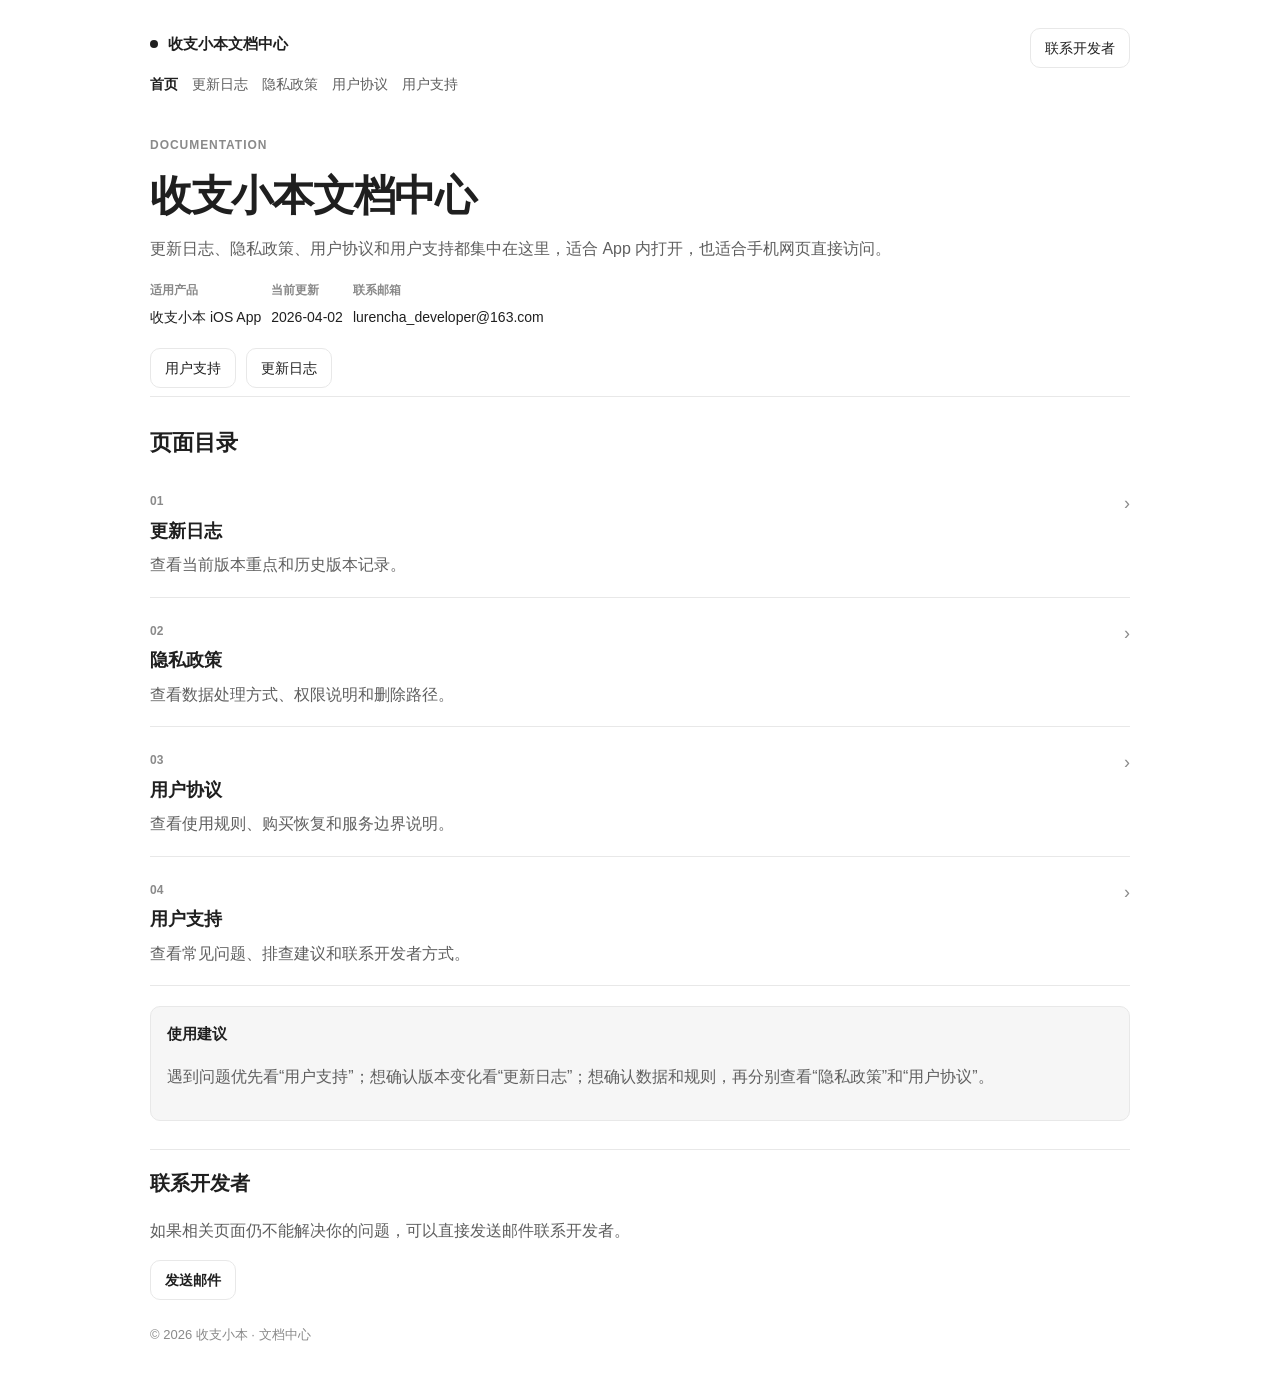
==== commit 4cf078e2: "Add files via upload 更新内容及风格" ====
--- a/index.html
+++ b/index.html
@@ -26,9 +26,9 @@
         </div>
 
         <section class="hero">
-            <span class="hero-kicker">Official Docs</span>
-            <h1>官方说明、更新记录和支持入口，都从这里开始。</h1>
-            <p>这里是收支小本的公开文档中心。无论你是从 App 内打开，还是直接通过手机网页访问，都可以快速找到更新日志、隐私政策、用户协议和用户支持页面。</p>
+            <span class="hero-kicker">Documentation</span>
+            <h1>收支小本文档中心</h1>
+            <p>更新日志、隐私政策、用户协议和用户支持都集中在这里，适合 App 内打开，也适合手机网页直接访问。</p>
 
             <div class="meta-grid">
                 <div class="meta-item">
@@ -46,78 +46,44 @@
             </div>
 
             <div class="hero-actions">
-                <a class="primary-link" href="support.html">先看用户支持</a>
-                <a class="chip-link" href="changelog.html">查看最新版本</a>
+                <a class="primary-link" href="support.html">用户支持</a>
+                <a class="chip-link" href="changelog.html">更新日志</a>
             </div>
         </section>
 
-        <section class="page-intro">
-            <strong>大多数访问只需要先做一个判断</strong>
-            <p>想解决问题就进“用户支持”；想确认数据怎么处理就看“隐私政策”；想核对使用规则、购买恢复和服务边界就看“用户协议”；想知道当前版本改了什么就看“更新日志”。</p>
-        </section>
-
-        <h2 class="section-heading">快速找到你现在要看的内容</h2>
+        <h2 class="section-heading">页面目录</h2>
         <section class="card-grid" aria-label="法律与支持入口">
             <a class="card-link" href="changelog.html">
                 <span class="eyebrow">01</span>
                 <strong>更新日志</strong>
-                <span class="entry-card-meta">版本变化与当前重点</span>
-                <p>想快速了解最新版本更新了什么、当前版本重点是什么，或回看历史版本记录，可以从这里进入。</p>
+                <p>查看当前版本重点和历史版本记录。</p>
             </a>
             <a class="card-link" href="privacy-policy.html">
                 <span class="eyebrow">02</span>
                 <strong>隐私政策</strong>
-                <span class="entry-card-meta">数据处理与权限说明</span>
-                <p>想知道哪些数据会留在本地、哪些功能会用到 Apple 或云端服务、你可以如何管理和删除数据，可以先看这里。</p>
+                <p>查看数据处理方式、权限说明和删除路径。</p>
             </a>
             <a class="card-link" href="user-agreement.html">
                 <span class="eyebrow">03</span>
                 <strong>用户协议</strong>
-                <span class="entry-card-meta">使用规则与服务边界</span>
-                <p>想了解登录、同步、家庭协作、会员订阅、购买与恢复购买，以及继续使用产品时适用的基本规则，可以看这里。</p>
+                <p>查看使用规则、购买恢复和服务边界说明。</p>
             </a>
             <a class="card-link" href="support.html">
                 <span class="eyebrow">04</span>
                 <strong>用户支持</strong>
-                <span class="entry-card-meta">常见问题与联系支持</span>
-                <p>如果你遇到同步异常、恢复购买、共享协作、截图识别或账号处理问题，建议优先看这里。</p>
-            </a>
-        </section>
-
-        <h2 class="section-heading">你现在可能最需要的是这些</h2>
-        <section class="quick-grid" aria-label="快速建议">
-            <a class="entry-card" href="support.html">
-                <span class="eyebrow">A</span>
-                <strong>先排查问题</strong>
-                <p>遇到登录、同步、会员、共享协作或账号处理异常时，先看支持页会更省时间。</p>
-            </a>
-            <a class="entry-card" href="privacy-policy.html">
-                <span class="eyebrow">B</span>
-                <strong>确认数据边界</strong>
-                <p>如果你正在核对本地数据、云端服务、截图识别和支持资料的处理方式，优先看隐私政策。</p>
-            </a>
-            <a class="entry-card" href="user-agreement.html">
-                <span class="eyebrow">C</span>
-                <strong>确认使用规则</strong>
-                <p>涉及登录、购买恢复、会员订阅、服务范围和协作规则时，用户协议会更适合先看。</p>
-            </a>
-            <a class="entry-card" href="changelog.html">
-                <span class="eyebrow">D</span>
-                <strong>查看版本变化</strong>
-                <p>如果你是从 App 内点进来的，想确认当前版本重点和最近改动，更新日志最直接。</p>
+                <p>查看常见问题、排查建议和联系开发者方式。</p>
             </a>
         </section>
 
         <section class="notice info">
-            <strong>手机访问的小建议</strong>
-            <p>如果你是在 App 内打开，建议先用顶部导航切到对应页面；如果你是从网页直接进入，首页只负责帮你分流，不需要在这里停留太久。</p>
+            <strong>使用建议</strong>
+            <p>遇到问题优先看“用户支持”；想确认版本变化看“更新日志”；想确认数据和规则，再分别查看“隐私政策”和“用户协议”。</p>
         </section>
 
         <section class="footer-card">
-            <h2>先看支持页，再决定要不要发邮件。</h2>
-            <p>大多数高频问题都集中在登录、同步、会员订阅、恢复购买、共享协作、截图识别和账号处理这几类场景。支持页里已经整理了排查建议；如果仍未解决，再发邮件会更高效。</p>
+            <h2>联系开发者</h2>
+            <p>如果相关页面仍不能解决你的问题，可以直接发送邮件联系开发者。</p>
             <div class="link-row">
-                <a class="chip-link" href="support.html">前往用户支持</a>
                 <a class="email-link" href="mailto:lurencha_developer@163.com">发送邮件</a>
             </div>
         </section>
--- a/styles.css
+++ b/styles.css
@@ -1,41 +1,21 @@
 :root {
-  --bg-page: #f6f1e8;
-  --bg-layer: radial-gradient(circle at top left, rgba(228, 167, 110, 0.22), transparent 28%), radial-gradient(circle at top right, rgba(117, 156, 143, 0.18), transparent 24%), linear-gradient(180deg, #fbf7f1 0%, #f2ebe0 100%);
-  --surface-primary: rgba(255, 252, 247, 0.94);
-  --surface-secondary: #f5ede1;
-  --surface-highlight: #fff1df;
-  --surface-info: #eef5f1;
-  --surface-warning: #fff3e0;
-  --border-soft: rgba(74, 63, 53, 0.1);
-  --border-strong: rgba(74, 63, 53, 0.16);
-  --text-primary: #2f261e;
-  --text-secondary: #65584d;
-  --text-tertiary: #897a6f;
-  --brand-primary: #d56b2d;
-  --brand-primary-deep: #a24818;
-  --brand-primary-soft: rgba(213, 107, 45, 0.12);
-  --accent-cyan: #6e8c83;
-  --accent-cyan-soft: rgba(110, 140, 131, 0.14);
-  --warning-soft: rgba(214, 140, 42, 0.16);
-  --shadow-card: 0 12px 28px rgba(85, 65, 44, 0.08);
-  --shadow-hero: 0 22px 44px rgba(85, 65, 44, 0.12);
-  --radius-hero: 30px;
-  --radius-card: 24px;
-  --radius-soft: 18px;
+  --bg-page: #ffffff;
+  --surface-primary: #ffffff;
+  --surface-secondary: #fafafa;
+  --surface-muted: #f6f6f6;
+  --border-soft: #e8e8e8;
+  --border-strong: #dddddd;
+  --text-primary: #1f1f1f;
+  --text-secondary: #5f5f5f;
+  --text-tertiary: #8a8a8a;
+  --shadow-none: none;
+  --radius-card: 12px;
+  --radius-soft: 10px;
   --radius-pill: 999px;
-  --space-1: 4px;
-  --space-2: 8px;
-  --space-3: 12px;
-  --space-4: 16px;
-  --space-5: 20px;
-  --space-6: 24px;
-  --space-7: 32px;
-  --space-8: 40px;
-  --duration-fast: 160ms;
-  --duration-medium: 240ms;
-  --max-width: 1120px;
+  --max-width: 980px;
   --reading-width: 760px;
-  --font-sans: "SF Pro Display", "SF Pro Text", "PingFang SC", "Hiragino Sans GB", "Microsoft YaHei", "Noto Sans SC", sans-serif;
+  --duration-fast: 140ms;
+  --font-sans: -apple-system, BlinkMacSystemFont, "SF Pro Text", "PingFang SC", "Hiragino Sans GB", "Microsoft YaHei", "Noto Sans SC", sans-serif;
 }
 
 * {
@@ -50,17 +30,9 @@
   margin: 0;
   min-height: 100vh;
   font-family: var(--font-sans);
-  background: var(--bg-layer);
+  background: var(--bg-page);
   color: var(--text-primary);
   line-height: 1.72;
-}
-
-body::before {
-  content: "";
-  position: fixed;
-  inset: 0;
-  pointer-events: none;
-  background: linear-gradient(180deg, rgba(255, 255, 255, 0.34) 0%, transparent 40%);
 }
 
 a,
@@ -70,41 +42,34 @@
 }
 
 .site-shell {
-  position: relative;
-  width: min(calc(100% - 28px), var(--max-width));
+  width: min(calc(100% - 24px), var(--max-width));
   margin: 0 auto;
-  padding: 18px 0 56px;
-}
-
-.topbar,
-.topbar-group,
+  padding: 20px 0 48px;
+}
+
+.topbar {
+  display: flex;
+  flex-direction: column;
+  gap: 12px;
+  margin-bottom: 24px;
+}
+
+.topbar-group {
+  display: flex;
+  flex-direction: column;
+  gap: 12px;
+}
+
 .topbar-actions,
 .page-nav,
-.hero-actions,
 .meta-grid,
-.card-grid,
-.quick-grid,
-.link-row,
-.release-highlight-grid,
-.release-summary-grid,
-.release-detail-sections {
-  display: flex;
-}
-
-.topbar {
-  flex-direction: column;
-  gap: 14px;
-  margin-bottom: 18px;
-}
-
-.topbar-group {
-  flex-direction: column;
-  gap: 14px;
+.link-row {
+  display: flex;
+  flex-wrap: wrap;
 }
 
 .topbar-actions {
   gap: 10px;
-  flex-wrap: wrap;
 }
 
 .brand-mark,
@@ -117,37 +82,30 @@
 .card-link,
 .entry-card {
   text-decoration: none;
-  transition: transform var(--duration-fast) ease, box-shadow var(--duration-fast) ease, background var(--duration-fast) ease, border-color var(--duration-fast) ease, color var(--duration-fast) ease;
+  transition: background var(--duration-fast) ease, border-color var(--duration-fast) ease, color var(--duration-fast) ease;
 }
 
 .brand-mark {
   display: inline-flex;
   align-items: center;
-  gap: 12px;
-  width: fit-content;
-  min-height: 48px;
-  padding: 10px 16px;
-  border-radius: var(--radius-pill);
-  background: rgba(255, 250, 244, 0.92);
-  border: 1px solid rgba(255, 255, 255, 0.82);
-  box-shadow: var(--shadow-card);
-  color: var(--text-primary);
-  font-size: 14px;
+  gap: 10px;
+  min-height: 32px;
+  color: var(--text-primary);
+  font-size: 15px;
   font-weight: 700;
 }
 
 .brand-dot {
-  width: 12px;
-  height: 12px;
+  width: 8px;
+  height: 8px;
   border-radius: 50%;
-  background: linear-gradient(135deg, #de7c2f 0%, #d45f3e 52%, #6e8c83 100%);
-  box-shadow: 0 0 0 8px rgba(213, 107, 45, 0.12);
+  background: var(--text-primary);
 }
 
 .page-nav {
-  gap: 10px;
+  gap: 14px;
   overflow-x: auto;
-  padding-bottom: 4px;
+  padding-bottom: 2px;
   scrollbar-width: none;
 }
 
@@ -157,116 +115,74 @@
 
 .nav-link {
   flex: 0 0 auto;
-  min-height: 44px;
-  padding: 10px 16px;
-  border-radius: var(--radius-pill);
-  background: rgba(255, 252, 247, 0.78);
-  border: 1px solid var(--border-soft);
+  min-height: 32px;
   color: var(--text-secondary);
   font-size: 14px;
+  font-weight: 500;
+}
+
+.nav-link.is-active {
+  color: var(--text-primary);
   font-weight: 700;
-}
-
-.nav-link.is-active {
-  background: linear-gradient(135deg, var(--brand-primary) 0%, #e49055 100%);
-  border-color: transparent;
-  box-shadow: 0 14px 28px rgba(165, 84, 27, 0.22);
-  color: #fffaf4;
 }
 
 .back-link,
 .chip-link,
-.secondary-link {
-  display: inline-flex;
-  align-items: center;
-  justify-content: center;
-  min-height: 44px;
-  padding: 10px 15px;
-  border-radius: var(--radius-pill);
-  border: 1px solid var(--border-soft);
-  background: rgba(255, 252, 247, 0.78);
-  color: var(--text-secondary);
-  font-size: 14px;
-  font-weight: 700;
-}
-
+.secondary-link,
 .primary-link,
 .email-link {
   display: inline-flex;
   align-items: center;
   justify-content: center;
-  min-height: 46px;
-  padding: 12px 18px;
-  border-radius: var(--radius-pill);
-  background: linear-gradient(135deg, var(--brand-primary) 0%, #e48a4d 100%);
-  color: #fff9f4;
+  min-height: 40px;
+  padding: 0 14px;
+  border-radius: var(--radius-soft);
+  border: 1px solid var(--border-soft);
+  color: var(--text-primary);
+  background: #fff;
   font-size: 14px;
-  font-weight: 700;
-  box-shadow: 0 14px 28px rgba(165, 84, 27, 0.22);
-}
-
-.brand-mark:hover,
-.nav-link:hover,
+  font-weight: 500;
+}
+
 .back-link:hover,
 .chip-link:hover,
+.secondary-link:hover,
 .primary-link:hover,
-.secondary-link:hover,
 .email-link:hover,
 .card-link:hover,
 .entry-card:hover {
-  transform: translateY(-1px);
+  background: var(--surface-secondary);
 }
 
 .hero,
 .document-panel,
 .footer-card {
-  position: relative;
-  overflow: hidden;
-  border-radius: var(--radius-hero);
-  background: var(--surface-primary);
-  border: 1px solid rgba(255, 255, 255, 0.85);
-  box-shadow: var(--shadow-hero);
-}
-
-.hero::before,
-.document-panel::before,
-.footer-card::before {
-  content: "";
-  position: absolute;
-  inset: 0;
-  pointer-events: none;
-}
-
-.hero::before {
-  background: radial-gradient(circle at top right, rgba(213, 107, 45, 0.14), transparent 28%), radial-gradient(circle at bottom left, rgba(110, 140, 131, 0.12), transparent 26%);
+  padding: 0;
+  background: transparent;
+  border: 0;
+  box-shadow: var(--shadow-none);
 }
 
 .hero {
-  padding: 24px;
+  padding-bottom: 8px;
+  border-bottom: 1px solid var(--border-soft);
 }
 
 .hero-kicker {
-  display: inline-flex;
-  align-items: center;
-  gap: 8px;
-  min-height: 34px;
-  width: fit-content;
-  padding: 0 12px;
-  border-radius: var(--radius-pill);
-  background: var(--brand-primary-soft);
-  color: var(--brand-primary-deep);
+  display: inline-block;
+  color: var(--text-tertiary);
   font-size: 12px;
-  font-weight: 800;
+  font-weight: 600;
   letter-spacing: 0.08em;
   text-transform: uppercase;
 }
 
 .hero h1,
 .document-header h1 {
-  margin: 18px 0 12px;
-  font-size: clamp(30px, 7vw, 52px);
-  line-height: 1.08;
-  letter-spacing: -0.04em;
+  margin: 14px 0 10px;
+  font-size: clamp(28px, 6vw, 42px);
+  line-height: 1.12;
+  letter-spacing: -0.03em;
 }
 
 .hero p,
@@ -275,6 +191,7 @@
 .document-copy li,
 .notice p,
 .page-intro p,
+.card-link p,
 .entry-card p,
 .release-highlight-card p,
 .release-summary-item p,
@@ -286,182 +203,150 @@
   font-size: 16px;
 }
 
-.hero-actions,
-.meta-grid,
+.meta-grid {
+  gap: 10px;
+  margin-top: 18px;
+}
+
+.meta-item {
+  padding: 0;
+  border: 0;
+  background: transparent;
+}
+
+.meta-item strong {
+  display: block;
+  margin-bottom: 2px;
+  color: var(--text-tertiary);
+  font-size: 12px;
+  font-weight: 600;
+}
+
+.meta-item span {
+  color: var(--text-primary);
+  font-size: 14px;
+  font-weight: 500;
+}
+
+.hero-actions {
+  display: flex;
+  flex-wrap: wrap;
+  gap: 10px;
+  margin-top: 18px;
+}
+
+.section-heading {
+  margin: 32px 0 12px;
+  font-size: 22px;
+  line-height: 1.24;
+}
+
+.page-intro {
+  margin-top: 18px;
+  padding: 0 0 18px;
+  border-bottom: 1px solid var(--border-soft);
+}
+
+.page-intro strong {
+  display: block;
+  margin-bottom: 8px;
+  font-size: 16px;
+}
+
 .card-grid,
 .quick-grid,
-.link-row {
-  flex-wrap: wrap;
-}
-
-.hero-actions {
-  gap: 12px;
-  margin-top: 18px;
-}
-
-.meta-grid {
-  gap: 12px;
-  margin-top: 22px;
-}
-
-.meta-item {
-  flex: 1 1 180px;
-  min-width: 0;
-  padding: 16px;
-  border-radius: var(--radius-soft);
-  background: rgba(255, 248, 240, 0.88);
-  border: 1px solid rgba(74, 63, 53, 0.08);
-}
-
-.meta-item strong {
-  display: block;
-  margin-bottom: 8px;
-  font-size: 13px;
-  color: var(--text-secondary);
-}
-
-.meta-item span {
-  color: var(--text-primary);
-  font-size: 14px;
-  font-weight: 700;
-}
-
-.section-heading {
-  margin: 28px 0 14px;
-  font-size: 24px;
-  line-height: 1.2;
-  letter-spacing: -0.03em;
-}
-
-.page-intro {
-  margin-top: 18px;
-  padding: 18px 20px;
-  border-radius: var(--radius-card);
-  background: rgba(255, 252, 247, 0.82);
-  border: 1px solid var(--border-soft);
-  box-shadow: var(--shadow-card);
-}
-
-.page-intro strong {
-  display: block;
-  margin-bottom: 8px;
-  font-size: 16px;
-}
-
-.card-grid,
-.quick-grid {
+.release-list {
+  display: flex;
   flex-direction: column;
-  gap: 14px;
+  gap: 0;
 }
 
 .card-link,
-.entry-card {
+.entry-card,
+.release-card {
   position: relative;
-  display: flex;
-  flex-direction: column;
-  gap: 10px;
-  padding: 20px;
-  border-radius: var(--radius-card);
-  background: var(--surface-primary);
-  border: 1px solid rgba(255, 255, 255, 0.78);
-  box-shadow: var(--shadow-card);
+  display: block;
+  padding: 18px 0;
+  border-bottom: 1px solid var(--border-soft);
   color: var(--text-primary);
 }
 
 .card-link::after,
 .entry-card::after {
-  content: "↗";
+  content: "›";
   position: absolute;
-  top: 18px;
-  right: 18px;
-  color: var(--text-tertiary);
-  font-size: 16px;
+  top: 20px;
+  right: 0;
+  color: var(--text-tertiary);
+  font-size: 18px;
 }
 
 .eyebrow {
-  display: inline-flex;
-  align-items: center;
-  justify-content: center;
-  width: 40px;
-  height: 40px;
-  border-radius: 14px;
-  background: var(--surface-highlight);
-  color: var(--brand-primary-deep);
-  font-size: 15px;
-  font-weight: 800;
+  display: inline-block;
+  min-width: 26px;
+  color: var(--text-tertiary);
+  font-size: 12px;
+  font-weight: 600;
 }
 
 .card-link strong,
 .entry-card strong {
   display: block;
+  margin-top: 6px;
   font-size: 18px;
-  line-height: 1.28;
+  line-height: 1.3;
+}
+
+.entry-card-meta {
+  display: inline-block;
+  margin-top: 6px;
+  color: var(--text-tertiary);
+  font-size: 13px;
+  font-weight: 500;
 }
 
 .card-link p,
 .entry-card p {
-  margin: 0;
-}
-
-.entry-card-meta {
-  display: inline-flex;
-  align-items: center;
-  gap: 8px;
+  margin: 8px 28px 0 0;
+}
+
+.notice {
+  margin-top: 20px;
+  padding: 14px 16px;
+  border: 1px solid var(--border-soft);
+  border-radius: var(--radius-soft);
+  background: var(--surface-muted);
+}
+
+.notice.warning,
+.notice.info {
+  background: var(--surface-muted);
+}
+
+.notice strong {
+  display: block;
+  margin-bottom: 6px;
+  font-size: 15px;
+}
+
+.document-panel {
+  margin-top: 4px;
+}
+
+.document-header {
+  padding-bottom: 18px;
+  border-bottom: 1px solid var(--border-soft);
+}
+
+.document-meta {
+  display: flex;
+  flex-wrap: wrap;
+  gap: 12px;
+}
+
+.document-meta span {
   color: var(--text-tertiary);
   font-size: 13px;
-  font-weight: 700;
-}
-
-.notice {
-  margin-top: 18px;
-  padding: 18px 20px;
-  border-radius: var(--radius-card);
-  border: 1px solid var(--border-soft);
-  box-shadow: var(--shadow-card);
-}
-
-.notice.info {
-  background: var(--surface-info);
-}
-
-.notice.warning {
-  background: var(--surface-warning);
-}
-
-.notice strong {
-  display: block;
-  margin-bottom: 8px;
-  font-size: 15px;
-}
-
-.document-panel {
-  padding: 24px;
-}
-
-.document-header {
-  display: flex;
-  flex-direction: column;
-  gap: 14px;
-  padding-bottom: 22px;
-  border-bottom: 1px solid var(--border-soft);
-}
-
-.document-meta {
-  display: flex;
-  flex-wrap: wrap;
-  gap: 10px;
-}
-
-.document-meta span {
-  display: inline-flex;
-  align-items: center;
-  min-height: 38px;
-  padding: 8px 12px;
-  border-radius: var(--radius-pill);
-  background: var(--surface-secondary);
-  color: var(--text-secondary);
-  font-size: 13px;
-  font-weight: 700;
 }
 
 .document-copy {
@@ -470,20 +355,19 @@
 }
 
 .document-copy h2 {
-  margin: 36px 0 14px;
-  font-size: 25px;
-  line-height: 1.2;
-  letter-spacing: -0.03em;
+  margin: 34px 0 14px;
+  font-size: 24px;
+  line-height: 1.24;
 }
 
 .document-copy h3 {
-  margin: 24px 0 10px;
+  margin: 22px 0 10px;
   font-size: 18px;
   line-height: 1.34;
 }
 
 .document-copy p {
-  margin: 0 0 15px;
+  margin: 0 0 14px;
 }
 
 .document-copy ul,
@@ -503,16 +387,111 @@
 .notice a,
 .footer-card a,
 .link-cluster a {
-  color: var(--brand-primary-deep);
-  font-weight: 700;
+  color: var(--text-primary);
+  font-weight: 600;
+}
+
+.release-hero {
+  margin-bottom: 10px;
+}
+
+.release-highlight-grid,
+.release-summary-grid,
+.release-detail-sections {
+  display: grid;
+  grid-template-columns: 1fr;
+  gap: 0;
+  margin-top: 20px;
+}
+
+.release-highlight-card,
+.release-summary-item,
+.release-detail-block {
+  padding: 16px 0;
+  border-bottom: 1px solid var(--border-soft);
+}
+
+.release-pill,
+.release-badge,
+.release-date {
+  display: inline-block;
+  color: var(--text-tertiary);
+  font-size: 12px;
+  font-weight: 600;
+}
+
+.release-badge.muted {
+  color: var(--text-tertiary);
+}
+
+.release-highlight-card strong,
+.release-summary-item strong {
+  display: block;
+  margin-top: 6px;
+  font-size: 17px;
+}
+
+.release-highlight-card p,
+.release-summary-item p {
+  margin: 8px 0 0;
+}
+
+.release-list {
+  margin-top: 18px;
+}
+
+.release-card {
+  padding: 22px 0;
+}
+
+.release-card-header {
+  display: flex;
+  flex-direction: column;
+  gap: 8px;
+}
+
+.release-card-header h2 {
+  margin: 6px 0 2px;
+  font-size: 28px;
+  line-height: 1.08;
+}
+
+.release-card-header p {
+  margin: 0;
+}
+
+.release-details {
+  margin-top: 16px;
+  padding-top: 16px;
+  border-top: 1px solid var(--border-soft);
+}
+
+.release-details summary {
+  cursor: pointer;
+  list-style: none;
+  color: var(--text-primary);
+  font-size: 15px;
+  font-weight: 600;
+}
+
+.release-details summary::-webkit-details-marker {
+  display: none;
+}
+
+.release-details summary::after {
+  content: " ▾";
+  color: var(--text-tertiary);
+}
+
+.release-detail-block h3 {
+  margin: 0 0 10px;
+  font-size: 17px;
 }
 
 .link-cluster {
-  margin-top: 26px;
-  padding: 18px 20px;
-  border-radius: var(--radius-card);
-  background: var(--surface-secondary);
-  border: 1px solid var(--border-soft);
+  margin-top: 28px;
+  padding-top: 16px;
+  border-top: 1px solid var(--border-soft);
 }
 
 .link-cluster strong {
@@ -527,221 +506,27 @@
 }
 
 .footer-card {
-  margin-top: 24px;
-  padding: 24px;
-  background: linear-gradient(135deg, #443228 0%, #714a32 55%, #9a633c 100%);
-}
-
-.footer-card::before {
-  background: radial-gradient(circle at top right, rgba(255, 255, 255, 0.12), transparent 28%);
+  margin-top: 28px;
+  padding-top: 16px;
+  border-top: 1px solid var(--border-soft);
 }
 
 .footer-card h2,
-.footer-card h3,
-.footer-card strong,
-.footer-card p,
-.footer-card li,
-.footer-card a {
-  color: #fff9f3;
-}
-
-.footer-card .chip-link,
-.footer-card .secondary-link {
-  color: #fff8f1;
-  border-color: rgba(255, 255, 255, 0.2);
-  background: rgba(255, 255, 255, 0.08);
-}
-
-.release-hero {
-  margin-bottom: 10px;
-}
-
-.release-highlight-grid,
-.release-summary-grid,
-.release-detail-sections {
-  flex-wrap: wrap;
-  gap: 12px;
-}
-
-.release-highlight-card,
-.release-card,
-.release-summary-item,
-.release-detail-block {
-  border-radius: var(--radius-card);
-  border: 1px solid rgba(255, 255, 255, 0.78);
-  background: var(--surface-primary);
-  box-shadow: var(--shadow-card);
-}
-
-.release-highlight-card,
-.release-summary-item,
-.release-detail-block {
-  padding: 18px;
-}
-
-.release-highlight-card {
-  flex: 1 1 220px;
-}
-
-.release-pill,
-.release-badge,
-.release-date {
-  display: inline-flex;
-  align-items: center;
-  justify-content: center;
-  min-height: 34px;
-  padding: 0 12px;
-  border-radius: var(--radius-pill);
+.footer-card h3 {
+  margin: 0 0 8px;
+  font-size: 20px;
+}
+
+.page-footer {
+  padding: 24px 0 4px;
+  color: var(--text-tertiary);
   font-size: 13px;
-  font-weight: 800;
-}
-
-.release-pill,
-.release-badge {
-  background: var(--surface-highlight);
-  color: var(--brand-primary-deep);
-}
-
-.release-badge.muted {
-  background: var(--surface-secondary);
-  color: var(--text-secondary);
-}
-
-.release-date {
-  background: var(--surface-secondary);
-  color: var(--text-secondary);
-}
-
-.release-highlight-card strong,
-.release-summary-item strong {
-  display: block;
-  color: var(--text-primary);
-}
-
-.release-highlight-card strong {
-  margin-top: 12px;
-  font-size: 18px;
-}
-
-.release-list {
-  display: flex;
-  flex-direction: column;
-  gap: 18px;
-  margin-top: 22px;
-}
-
-.release-card {
-  padding: 22px;
-}
-
-.release-card.is-current {
-  border-color: rgba(213, 107, 45, 0.18);
-  box-shadow: 0 20px 36px rgba(165, 84, 27, 0.12);
-}
-
-.release-card-header {
-  display: flex;
-  flex-direction: column;
-  gap: 14px;
-}
-
-.release-card-header h2 {
-  margin: 12px 0 6px;
-  font-size: 30px;
-  line-height: 1.05;
-  letter-spacing: -0.04em;
-}
-
-.release-card-header p {
-  margin: 0;
-}
-
-.release-summary-item {
-  flex: 1 1 220px;
-}
-
-.release-summary-item strong {
-  margin-bottom: 8px;
-  font-size: 15px;
-}
-
-.release-summary-item p {
-  margin: 0;
-}
-
-.release-details {
-  margin-top: 18px;
-  padding-top: 18px;
-  border-top: 1px solid var(--border-soft);
-}
-
-.release-details summary {
-  display: inline-flex;
-  align-items: center;
-  gap: 8px;
-  cursor: pointer;
-  list-style: none;
-  color: var(--brand-primary-deep);
-  font-size: 15px;
-  font-weight: 800;
-}
-
-.release-details summary::-webkit-details-marker {
-  display: none;
-}
-
-.release-details summary::after {
-  content: "▾";
-  font-size: 14px;
-  transition: transform var(--duration-fast) ease;
-}
-
-.release-details[open] summary::after {
-  transform: rotate(180deg);
-}
-
-.release-detail-block {
-  flex: 1 1 280px;
-}
-
-.release-detail-block h3 {
-  margin: 0 0 10px;
-  font-size: 17px;
-}
-
-.page-footer {
-  padding: 18px 0 4px;
-  color: var(--text-tertiary);
-  font-size: 13px;
-  text-align: center;
-}
-
-.divider-space {
-  height: 16px;
-}
-
-@media (min-width: 720px) {
-  .topbar {
-    gap: 16px;
-  }
-
-  .card-grid,
-  .quick-grid {
-    display: grid;
-    grid-template-columns: repeat(2, minmax(0, 1fr));
-  }
-
-  .release-card-header {
-    flex-direction: row;
-    align-items: flex-start;
-    justify-content: space-between;
-  }
-}
-
-@media (min-width: 980px) {
+}
+
+@media (min-width: 760px) {
   .site-shell {
-    width: min(calc(100% - 48px), var(--max-width));
-    padding-top: 24px;
+    width: min(calc(100% - 40px), var(--max-width));
+    padding-top: 28px;
   }
 
   .topbar {
@@ -756,53 +541,6 @@
 
   .topbar-actions {
     justify-content: flex-end;
-  }
-
-  .hero,
-  .document-panel {
-    padding: 30px;
-  }
-}
-
-@media (max-width: 640px) {
-  .site-shell {
-    width: min(calc(100% - 20px), var(--max-width));
-    padding: 14px 0 40px;
-  }
-
-  .hero,
-  .document-panel,
-  .footer-card {
-    padding: 20px;
-    border-radius: 26px;
-  }
-
-  .hero h1,
-  .document-header h1 {
-    font-size: 32px;
-  }
-
-  .section-heading {
-    font-size: 22px;
-  }
-
-  .document-copy h2 {
-    font-size: 22px;
-  }
-
-  .document-copy,
-  .release-card,
-  .release-highlight-card,
-  .release-summary-item,
-  .release-detail-block,
-  .card-link,
-  .entry-card,
-  .notice,
-  .link-cluster,
-  .meta-item,
-  .page-intro {
-    padding-left: 18px;
-    padding-right: 18px;
   }
 }
 
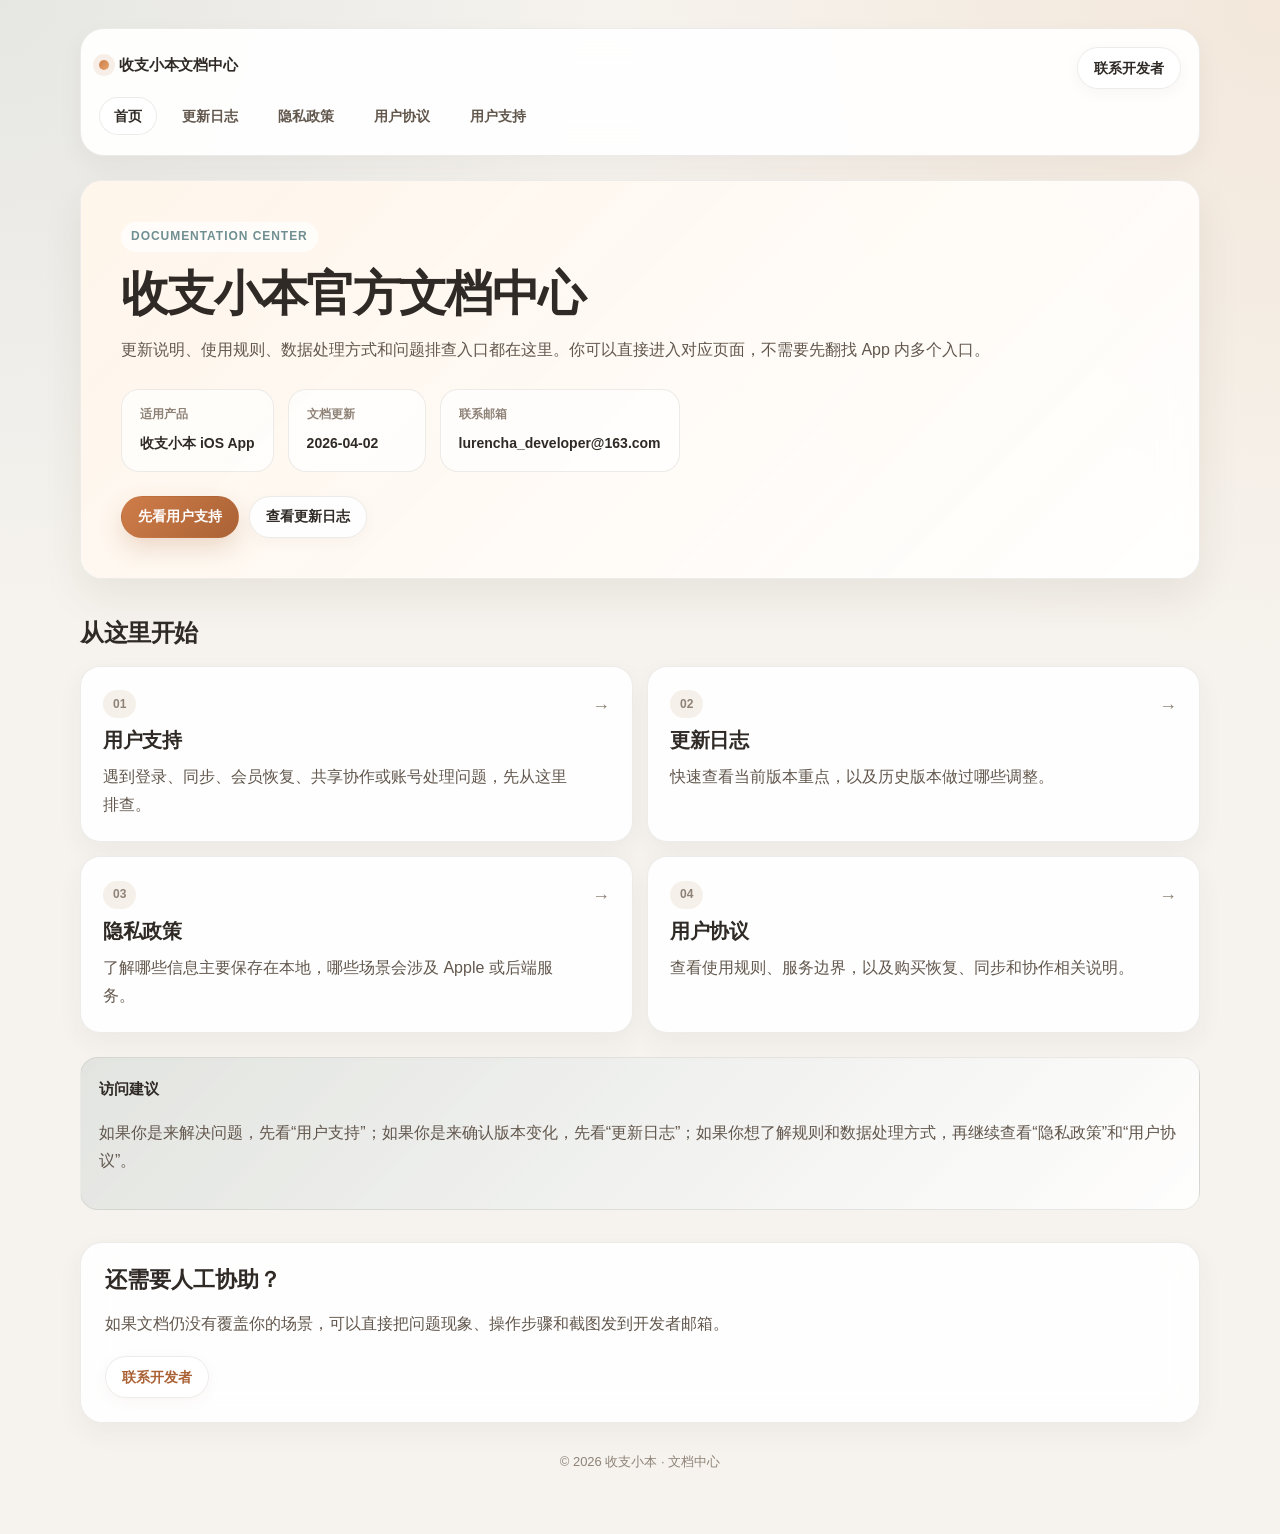
==== commit fc6c72de: "Add files via upload 更新了内容及风格" ====
--- a/index.html
+++ b/index.html
@@ -26,9 +26,9 @@
         </div>
 
         <section class="hero">
-            <span class="hero-kicker">Documentation</span>
-            <h1>收支小本文档中心</h1>
-            <p>更新日志、隐私政策、用户协议和用户支持都集中在这里，适合 App 内打开，也适合手机网页直接访问。</p>
+            <span class="hero-kicker">Documentation Center</span>
+            <h1>收支小本官方文档中心</h1>
+            <p>更新说明、使用规则、数据处理方式和问题排查入口都在这里。你可以直接进入对应页面，不需要先翻找 App 内多个入口。</p>
 
             <div class="meta-grid">
                 <div class="meta-item">
@@ -36,7 +36,7 @@
                     <span>收支小本 iOS App</span>
                 </div>
                 <div class="meta-item">
-                    <strong>当前更新</strong>
+                    <strong>文档更新</strong>
                     <span>2026-04-02</span>
                 </div>
                 <div class="meta-item">
@@ -46,45 +46,45 @@
             </div>
 
             <div class="hero-actions">
-                <a class="primary-link" href="support.html">用户支持</a>
-                <a class="chip-link" href="changelog.html">更新日志</a>
+                <a class="primary-link" href="support.html">先看用户支持</a>
+                <a class="chip-link" href="changelog.html">查看更新日志</a>
             </div>
         </section>
 
-        <h2 class="section-heading">页面目录</h2>
+        <h2 class="section-heading">从这里开始</h2>
         <section class="card-grid" aria-label="法律与支持入口">
+            <a class="card-link" href="support.html">
+                <span class="eyebrow">01</span>
+                <strong>用户支持</strong>
+                <p>遇到登录、同步、会员恢复、共享协作或账号处理问题，先从这里排查。</p>
+            </a>
             <a class="card-link" href="changelog.html">
-                <span class="eyebrow">01</span>
+                <span class="eyebrow">02</span>
                 <strong>更新日志</strong>
-                <p>查看当前版本重点和历史版本记录。</p>
+                <p>快速查看当前版本重点，以及历史版本做过哪些调整。</p>
             </a>
             <a class="card-link" href="privacy-policy.html">
-                <span class="eyebrow">02</span>
+                <span class="eyebrow">03</span>
                 <strong>隐私政策</strong>
-                <p>查看数据处理方式、权限说明和删除路径。</p>
+                <p>了解哪些信息主要保存在本地，哪些场景会涉及 Apple 或后端服务。</p>
             </a>
             <a class="card-link" href="user-agreement.html">
-                <span class="eyebrow">03</span>
+                <span class="eyebrow">04</span>
                 <strong>用户协议</strong>
-                <p>查看使用规则、购买恢复和服务边界说明。</p>
-            </a>
-            <a class="card-link" href="support.html">
-                <span class="eyebrow">04</span>
-                <strong>用户支持</strong>
-                <p>查看常见问题、排查建议和联系开发者方式。</p>
+                <p>查看使用规则、服务边界，以及购买恢复、同步和协作相关说明。</p>
             </a>
         </section>
 
         <section class="notice info">
-            <strong>使用建议</strong>
-            <p>遇到问题优先看“用户支持”；想确认版本变化看“更新日志”；想确认数据和规则，再分别查看“隐私政策”和“用户协议”。</p>
+            <strong>访问建议</strong>
+            <p>如果你是来解决问题，先看“用户支持”；如果你是来确认版本变化，先看“更新日志”；如果你想了解规则和数据处理方式，再继续查看“隐私政策”和“用户协议”。</p>
         </section>
 
         <section class="footer-card">
-            <h2>联系开发者</h2>
-            <p>如果相关页面仍不能解决你的问题，可以直接发送邮件联系开发者。</p>
+            <h2>还需要人工协助？</h2>
+            <p>如果文档仍没有覆盖你的场景，可以直接把问题现象、操作步骤和截图发到开发者邮箱。</p>
             <div class="link-row">
-                <a class="email-link" href="mailto:lurencha_developer@163.com">发送邮件</a>
+                <a class="email-link" href="mailto:lurencha_developer@163.com">联系开发者</a>
             </div>
         </section>
 
--- a/styles.css
+++ b/styles.css
@@ -1,20 +1,38 @@
 :root {
-  --bg-page: #ffffff;
-  --surface-primary: #ffffff;
-  --surface-secondary: #fafafa;
-  --surface-muted: #f6f6f6;
-  --border-soft: #e8e8e8;
-  --border-strong: #dddddd;
-  --text-primary: #1f1f1f;
-  --text-secondary: #5f5f5f;
-  --text-tertiary: #8a8a8a;
+  --bg-page: #f6f3ee;
+  --bg-accent: radial-gradient(circle at top right, rgba(223, 149, 80, 0.12), transparent 34%), radial-gradient(circle at top left, rgba(114, 141, 145, 0.12), transparent 30%);
+  --surface-primary: rgba(255, 255, 255, 0.92);
+  --surface-secondary: rgba(250, 247, 242, 0.96);
+  --surface-muted: rgba(245, 240, 233, 0.96);
+  --surface-highlight: rgba(255, 244, 232, 0.98);
+  --border-soft: rgba(80, 67, 55, 0.10);
+  --border-strong: rgba(80, 67, 55, 0.16);
+  --text-primary: #2f2a25;
+  --text-secondary: #62574d;
+  --text-tertiary: #8f8378;
+  --brand-primary: #cf7d49;
+  --brand-primary-deep: #aa6235;
+  --accent-cyan: #6f8f92;
+  --warning-soft: rgba(240, 184, 90, 0.18);
+  --info-soft: rgba(111, 143, 146, 0.14);
+  --shadow-card: 0 10px 26px rgba(64, 46, 31, 0.05);
+  --shadow-hero: 0 18px 42px rgba(64, 46, 31, 0.08);
   --shadow-none: none;
-  --radius-card: 12px;
-  --radius-soft: 10px;
+  --radius-card: 22px;
+  --radius-soft: 14px;
   --radius-pill: 999px;
-  --max-width: 980px;
+  --max-width: 1120px;
   --reading-width: 760px;
-  --duration-fast: 140ms;
+  --space-1: 6px;
+  --space-2: 10px;
+  --space-3: 14px;
+  --space-4: 18px;
+  --space-5: 24px;
+  --space-6: 32px;
+  --space-7: 40px;
+  --space-8: 52px;
+  --duration-fast: 160ms;
+  --duration-medium: 240ms;
   --font-sans: -apple-system, BlinkMacSystemFont, "SF Pro Text", "PingFang SC", "Hiragino Sans GB", "Microsoft YaHei", "Noto Sans SC", sans-serif;
 }
 
@@ -30,9 +48,9 @@
   margin: 0;
   min-height: 100vh;
   font-family: var(--font-sans);
-  background: var(--bg-page);
-  color: var(--text-primary);
-  line-height: 1.72;
+  background: var(--bg-accent), var(--bg-page);
+  color: var(--text-primary);
+  line-height: 1.76;
 }
 
 a,
@@ -41,35 +59,47 @@
   -webkit-tap-highlight-color: transparent;
 }
 
+img {
+  max-width: 100%;
+}
+
 .site-shell {
   width: min(calc(100% - 24px), var(--max-width));
   margin: 0 auto;
-  padding: 20px 0 48px;
+  padding: var(--space-5) 0 56px;
 }
 
 .topbar {
   display: flex;
   flex-direction: column;
-  gap: 12px;
-  margin-bottom: 24px;
+  gap: var(--space-4);
+  margin-bottom: var(--space-5);
+  padding: var(--space-4);
+  border: 1px solid var(--border-soft);
+  border-radius: calc(var(--radius-card) + 2px);
+  background: var(--surface-primary);
+  box-shadow: var(--shadow-card);
+  backdrop-filter: blur(16px);
 }
 
 .topbar-group {
   display: flex;
   flex-direction: column;
-  gap: 12px;
+  gap: var(--space-3);
 }
 
 .topbar-actions,
 .page-nav,
 .meta-grid,
-.link-row {
+.link-row,
+.hero-actions,
+.document-meta {
   display: flex;
   flex-wrap: wrap;
 }
 
 .topbar-actions {
-  gap: 10px;
+  gap: var(--space-2);
 }
 
 .brand-mark,
@@ -80,30 +110,34 @@
 .secondary-link,
 .email-link,
 .card-link,
-.entry-card {
+.entry-card,
+.release-card {
   text-decoration: none;
-  transition: background var(--duration-fast) ease, border-color var(--duration-fast) ease, color var(--duration-fast) ease;
+  transition: transform var(--duration-fast) ease, background var(--duration-fast) ease, border-color var(--duration-fast) ease, color var(--duration-fast) ease, box-shadow var(--duration-fast) ease;
 }
 
 .brand-mark {
   display: inline-flex;
   align-items: center;
   gap: 10px;
-  min-height: 32px;
+  width: fit-content;
+  min-height: 36px;
   color: var(--text-primary);
   font-size: 15px;
   font-weight: 700;
+  letter-spacing: -0.01em;
 }
 
 .brand-dot {
-  width: 8px;
-  height: 8px;
+  width: 10px;
+  height: 10px;
   border-radius: 50%;
-  background: var(--text-primary);
+  background: linear-gradient(135deg, var(--brand-primary), #e5a56f);
+  box-shadow: 0 0 0 6px rgba(207, 125, 73, 0.12);
 }
 
 .page-nav {
-  gap: 14px;
+  gap: var(--space-2);
   overflow-x: auto;
   padding-bottom: 2px;
   scrollbar-width: none;
@@ -115,15 +149,29 @@
 
 .nav-link {
   flex: 0 0 auto;
-  min-height: 32px;
+  display: inline-flex;
+  align-items: center;
+  justify-content: center;
+  min-height: 38px;
+  padding: 0 14px;
+  border: 1px solid transparent;
+  border-radius: var(--radius-pill);
   color: var(--text-secondary);
+  background: transparent;
   font-size: 14px;
-  font-weight: 500;
+  font-weight: 600;
+}
+
+.nav-link:hover {
+  background: rgba(255, 255, 255, 0.6);
+  border-color: var(--border-soft);
 }
 
 .nav-link.is-active {
   color: var(--text-primary);
-  font-weight: 700;
+  background: rgba(255, 255, 255, 0.88);
+  border-color: var(--border-soft);
+  box-shadow: inset 0 0 0 1px rgba(255, 255, 255, 0.35);
 }
 
 .back-link,
@@ -134,55 +182,92 @@
   display: inline-flex;
   align-items: center;
   justify-content: center;
-  min-height: 40px;
-  padding: 0 14px;
-  border-radius: var(--radius-soft);
-  border: 1px solid var(--border-soft);
-  color: var(--text-primary);
-  background: #fff;
+  gap: 6px;
+  min-height: 42px;
+  padding: 0 16px;
+  border: 1px solid var(--border-soft);
+  border-radius: var(--radius-pill);
+  color: var(--text-primary);
+  background: rgba(255, 255, 255, 0.92);
+  box-shadow: 0 4px 16px rgba(64, 46, 31, 0.04);
   font-size: 14px;
-  font-weight: 500;
+  font-weight: 600;
+}
+
+.primary-link {
+  border-color: rgba(170, 98, 53, 0.10);
+  color: #fff;
+  background: linear-gradient(135deg, var(--brand-primary), var(--brand-primary-deep));
+  box-shadow: 0 10px 24px rgba(170, 98, 53, 0.22);
 }
 
 .back-link:hover,
 .chip-link:hover,
 .secondary-link:hover,
-.primary-link:hover,
 .email-link:hover,
 .card-link:hover,
-.entry-card:hover {
-  background: var(--surface-secondary);
+.entry-card:hover,
+.release-card:hover {
+  background: rgba(255, 255, 255, 1);
+  border-color: var(--border-strong);
+  transform: translateY(-1px);
+}
+
+.primary-link:hover {
+  transform: translateY(-1px);
+  box-shadow: 0 14px 28px rgba(170, 98, 53, 0.25);
 }
 
 .hero,
 .document-panel,
 .footer-card {
-  padding: 0;
-  background: transparent;
-  border: 0;
-  box-shadow: var(--shadow-none);
+  border: 1px solid var(--border-soft);
+  border-radius: var(--radius-card);
+  background: var(--surface-primary);
+  box-shadow: var(--shadow-card);
+  backdrop-filter: blur(18px);
 }
 
 .hero {
-  padding-bottom: 8px;
-  border-bottom: 1px solid var(--border-soft);
+  position: relative;
+  overflow: hidden;
+  padding: clamp(24px, 6vw, 40px);
+  box-shadow: var(--shadow-hero);
+}
+
+.hero::before {
+  content: "";
+  position: absolute;
+  inset: 0;
+  background: linear-gradient(135deg, rgba(255, 244, 232, 0.88), rgba(255, 255, 255, 0.18));
+  pointer-events: none;
+}
+
+.hero > * {
+  position: relative;
+  z-index: 1;
 }
 
 .hero-kicker {
-  display: inline-block;
-  color: var(--text-tertiary);
+  display: inline-flex;
+  align-items: center;
+  min-height: 30px;
+  padding: 0 10px;
+  border-radius: var(--radius-pill);
+  background: rgba(255, 255, 255, 0.7);
+  color: var(--accent-cyan);
   font-size: 12px;
-  font-weight: 600;
+  font-weight: 700;
   letter-spacing: 0.08em;
   text-transform: uppercase;
 }
 
 .hero h1,
 .document-header h1 {
-  margin: 14px 0 10px;
-  font-size: clamp(28px, 6vw, 42px);
-  line-height: 1.12;
-  letter-spacing: -0.03em;
+  margin: 16px 0 12px;
+  font-size: clamp(30px, 6vw, 48px);
+  line-height: 1.1;
+  letter-spacing: -0.035em;
 }
 
 .hero p,
@@ -198,52 +283,55 @@
 .release-card-header p,
 .release-detail-block li,
 .footer-card p,
-.link-cluster p {
+.link-cluster p,
+.document-meta span {
   color: var(--text-secondary);
   font-size: 16px;
 }
 
 .meta-grid {
-  gap: 10px;
-  margin-top: 18px;
+  gap: var(--space-3);
+  margin-top: var(--space-5);
 }
 
 .meta-item {
-  padding: 0;
-  border: 0;
-  background: transparent;
+  min-width: 138px;
+  padding: var(--space-3) var(--space-4);
+  border: 1px solid var(--border-soft);
+  border-radius: 18px;
+  background: rgba(255, 255, 255, 0.72);
 }
 
 .meta-item strong {
   display: block;
-  margin-bottom: 2px;
+  margin-bottom: 4px;
   color: var(--text-tertiary);
   font-size: 12px;
+  font-weight: 700;
+}
+
+.meta-item span {
+  color: var(--text-primary);
+  font-size: 14px;
   font-weight: 600;
 }
 
-.meta-item span {
-  color: var(--text-primary);
-  font-size: 14px;
-  font-weight: 500;
-}
-
 .hero-actions {
-  display: flex;
-  flex-wrap: wrap;
-  gap: 10px;
-  margin-top: 18px;
+  gap: var(--space-2);
+  margin-top: var(--space-5);
 }
 
 .section-heading {
-  margin: 32px 0 12px;
-  font-size: 22px;
-  line-height: 1.24;
+  margin: var(--space-7) 0 var(--space-4);
+  color: var(--text-primary);
+  font-size: 24px;
+  line-height: 1.2;
+  letter-spacing: -0.02em;
 }
 
 .page-intro {
-  margin-top: 18px;
-  padding: 0 0 18px;
+  margin-top: var(--space-4);
+  padding: 0 0 var(--space-4);
   border-bottom: 1px solid var(--border-soft);
 }
 
@@ -256,9 +344,9 @@
 .card-grid,
 .quick-grid,
 .release-list {
-  display: flex;
-  flex-direction: column;
-  gap: 0;
+  display: grid;
+  grid-template-columns: 1fr;
+  gap: var(--space-3);
 }
 
 .card-link,
@@ -266,35 +354,52 @@
 .release-card {
   position: relative;
   display: block;
-  padding: 18px 0;
-  border-bottom: 1px solid var(--border-soft);
-  color: var(--text-primary);
+  padding: 22px;
+  border: 1px solid var(--border-soft);
+  border-radius: 20px;
+  color: var(--text-primary);
+  background: var(--surface-primary);
+  box-shadow: var(--shadow-card);
 }
 
 .card-link::after,
 .entry-card::after {
-  content: "›";
+  content: "→";
   position: absolute;
-  top: 20px;
-  right: 0;
+  top: 24px;
+  right: 22px;
   color: var(--text-tertiary);
   font-size: 18px;
-}
-
-.eyebrow {
-  display: inline-block;
-  min-width: 26px;
+  font-weight: 700;
+}
+
+.eyebrow,
+.release-pill,
+.release-badge,
+.release-date {
+  display: inline-flex;
+  align-items: center;
+  min-height: 28px;
+  padding: 0 10px;
+  border-radius: var(--radius-pill);
+  background: var(--surface-muted);
   color: var(--text-tertiary);
   font-size: 12px;
-  font-weight: 600;
+  font-weight: 700;
+}
+
+.release-badge.muted {
+  color: var(--text-tertiary);
 }
 
 .card-link strong,
 .entry-card strong {
   display: block;
-  margin-top: 6px;
-  font-size: 18px;
-  line-height: 1.3;
+  margin-top: 10px;
+  margin-right: 28px;
+  font-size: 20px;
+  line-height: 1.25;
+  letter-spacing: -0.02em;
 }
 
 .entry-card-meta {
@@ -302,25 +407,28 @@
   margin-top: 6px;
   color: var(--text-tertiary);
   font-size: 13px;
-  font-weight: 500;
+  font-weight: 600;
 }
 
 .card-link p,
 .entry-card p {
-  margin: 8px 28px 0 0;
+  margin: 10px 28px 0 0;
 }
 
 .notice {
-  margin-top: 20px;
-  padding: 14px 16px;
-  border: 1px solid var(--border-soft);
-  border-radius: var(--radius-soft);
+  margin-top: var(--space-5);
+  padding: 18px 18px;
+  border: 1px solid var(--border-soft);
+  border-radius: 18px;
   background: var(--surface-muted);
 }
 
-.notice.warning,
+.notice.warning {
+  background: linear-gradient(135deg, var(--warning-soft), rgba(255, 255, 255, 0.82));
+}
+
 .notice.info {
-  background: var(--surface-muted);
+  background: linear-gradient(135deg, var(--info-soft), rgba(255, 255, 255, 0.88));
 }
 
 .notice strong {
@@ -331,43 +439,52 @@
 
 .document-panel {
   margin-top: 4px;
+  padding: clamp(22px, 5vw, 34px);
 }
 
 .document-header {
-  padding-bottom: 18px;
+  padding-bottom: var(--space-5);
   border-bottom: 1px solid var(--border-soft);
 }
 
 .document-meta {
-  display: flex;
-  flex-wrap: wrap;
-  gap: 12px;
+  gap: var(--space-2);
+  margin-top: var(--space-4);
 }
 
 .document-meta span {
-  color: var(--text-tertiary);
+  display: inline-flex;
+  align-items: center;
+  min-height: 34px;
+  padding: 0 12px;
+  border: 1px solid var(--border-soft);
+  border-radius: var(--radius-pill);
+  background: var(--surface-secondary);
   font-size: 13px;
 }
 
 .document-copy {
   width: min(100%, var(--reading-width));
-  margin-top: 22px;
+  margin-top: 24px;
 }
 
 .document-copy h2 {
-  margin: 34px 0 14px;
-  font-size: 24px;
-  line-height: 1.24;
+  margin: 38px 0 16px;
+  color: var(--text-primary);
+  font-size: 25px;
+  line-height: 1.22;
+  letter-spacing: -0.02em;
 }
 
 .document-copy h3 {
-  margin: 22px 0 10px;
-  font-size: 18px;
+  margin: 26px 0 12px;
+  color: var(--text-primary);
+  font-size: 19px;
   line-height: 1.34;
 }
 
 .document-copy p {
-  margin: 0 0 14px;
+  margin: 0 0 16px;
 }
 
 .document-copy ul,
@@ -387,12 +504,12 @@
 .notice a,
 .footer-card a,
 .link-cluster a {
-  color: var(--text-primary);
-  font-weight: 600;
+  color: var(--brand-primary-deep);
+  font-weight: 700;
 }
 
 .release-hero {
-  margin-bottom: 10px;
+  margin-bottom: var(--space-4);
 }
 
 .release-highlight-grid,
@@ -400,34 +517,23 @@
 .release-detail-sections {
   display: grid;
   grid-template-columns: 1fr;
-  gap: 0;
-  margin-top: 20px;
+  gap: var(--space-3);
+  margin-top: var(--space-5);
 }
 
 .release-highlight-card,
 .release-summary-item,
 .release-detail-block {
-  padding: 16px 0;
-  border-bottom: 1px solid var(--border-soft);
-}
-
-.release-pill,
-.release-badge,
-.release-date {
-  display: inline-block;
-  color: var(--text-tertiary);
-  font-size: 12px;
-  font-weight: 600;
-}
-
-.release-badge.muted {
-  color: var(--text-tertiary);
+  padding: 18px;
+  border: 1px solid var(--border-soft);
+  border-radius: 18px;
+  background: rgba(255, 255, 255, 0.72);
 }
 
 .release-highlight-card strong,
 .release-summary-item strong {
   display: block;
-  margin-top: 6px;
+  margin-top: 10px;
   font-size: 17px;
 }
 
@@ -437,23 +543,29 @@
 }
 
 .release-list {
-  margin-top: 18px;
+  margin-top: var(--space-5);
 }
 
 .release-card {
-  padding: 22px 0;
+  padding: 24px;
+}
+
+.release-card.is-current {
+  border-color: rgba(207, 125, 73, 0.22);
+  box-shadow: 0 18px 36px rgba(170, 98, 53, 0.10);
 }
 
 .release-card-header {
   display: flex;
   flex-direction: column;
-  gap: 8px;
+  gap: var(--space-3);
 }
 
 .release-card-header h2 {
-  margin: 6px 0 2px;
-  font-size: 28px;
+  margin: 10px 0 4px;
+  font-size: 30px;
   line-height: 1.08;
+  letter-spacing: -0.03em;
 }
 
 .release-card-header p {
@@ -461,8 +573,8 @@
 }
 
 .release-details {
-  margin-top: 16px;
-  padding-top: 16px;
+  margin-top: var(--space-5);
+  padding-top: var(--space-5);
   border-top: 1px solid var(--border-soft);
 }
 
@@ -471,7 +583,7 @@
   list-style: none;
   color: var(--text-primary);
   font-size: 15px;
-  font-weight: 600;
+  font-weight: 700;
 }
 
 .release-details summary::-webkit-details-marker {
@@ -489,8 +601,8 @@
 }
 
 .link-cluster {
-  margin-top: 28px;
-  padding-top: 16px;
+  margin-top: var(--space-6);
+  padding-top: var(--space-5);
   border-top: 1px solid var(--border-soft);
 }
 
@@ -501,26 +613,27 @@
 }
 
 .link-row {
-  gap: 10px;
-  margin-top: 14px;
+  gap: var(--space-2);
+  margin-top: var(--space-4);
 }
 
 .footer-card {
-  margin-top: 28px;
-  padding-top: 16px;
-  border-top: 1px solid var(--border-soft);
+  margin-top: var(--space-6);
+  padding: 24px;
 }
 
 .footer-card h2,
 .footer-card h3 {
-  margin: 0 0 8px;
-  font-size: 20px;
+  margin: 0 0 10px;
+  font-size: 22px;
+  line-height: 1.22;
 }
 
 .page-footer {
-  padding: 24px 0 4px;
+  padding: 28px 0 4px;
   color: var(--text-tertiary);
   font-size: 13px;
+  text-align: center;
 }
 
 @media (min-width: 760px) {
@@ -541,6 +654,22 @@
 
   .topbar-actions {
     justify-content: flex-end;
+  }
+
+  .card-grid,
+  .release-highlight-grid,
+  .release-summary-grid {
+    grid-template-columns: repeat(2, minmax(0, 1fr));
+  }
+}
+
+@media (min-width: 980px) {
+  .card-grid {
+    grid-template-columns: repeat(2, minmax(0, 1fr));
+  }
+
+  .release-highlight-grid {
+    grid-template-columns: repeat(4, minmax(0, 1fr));
   }
 }
 
